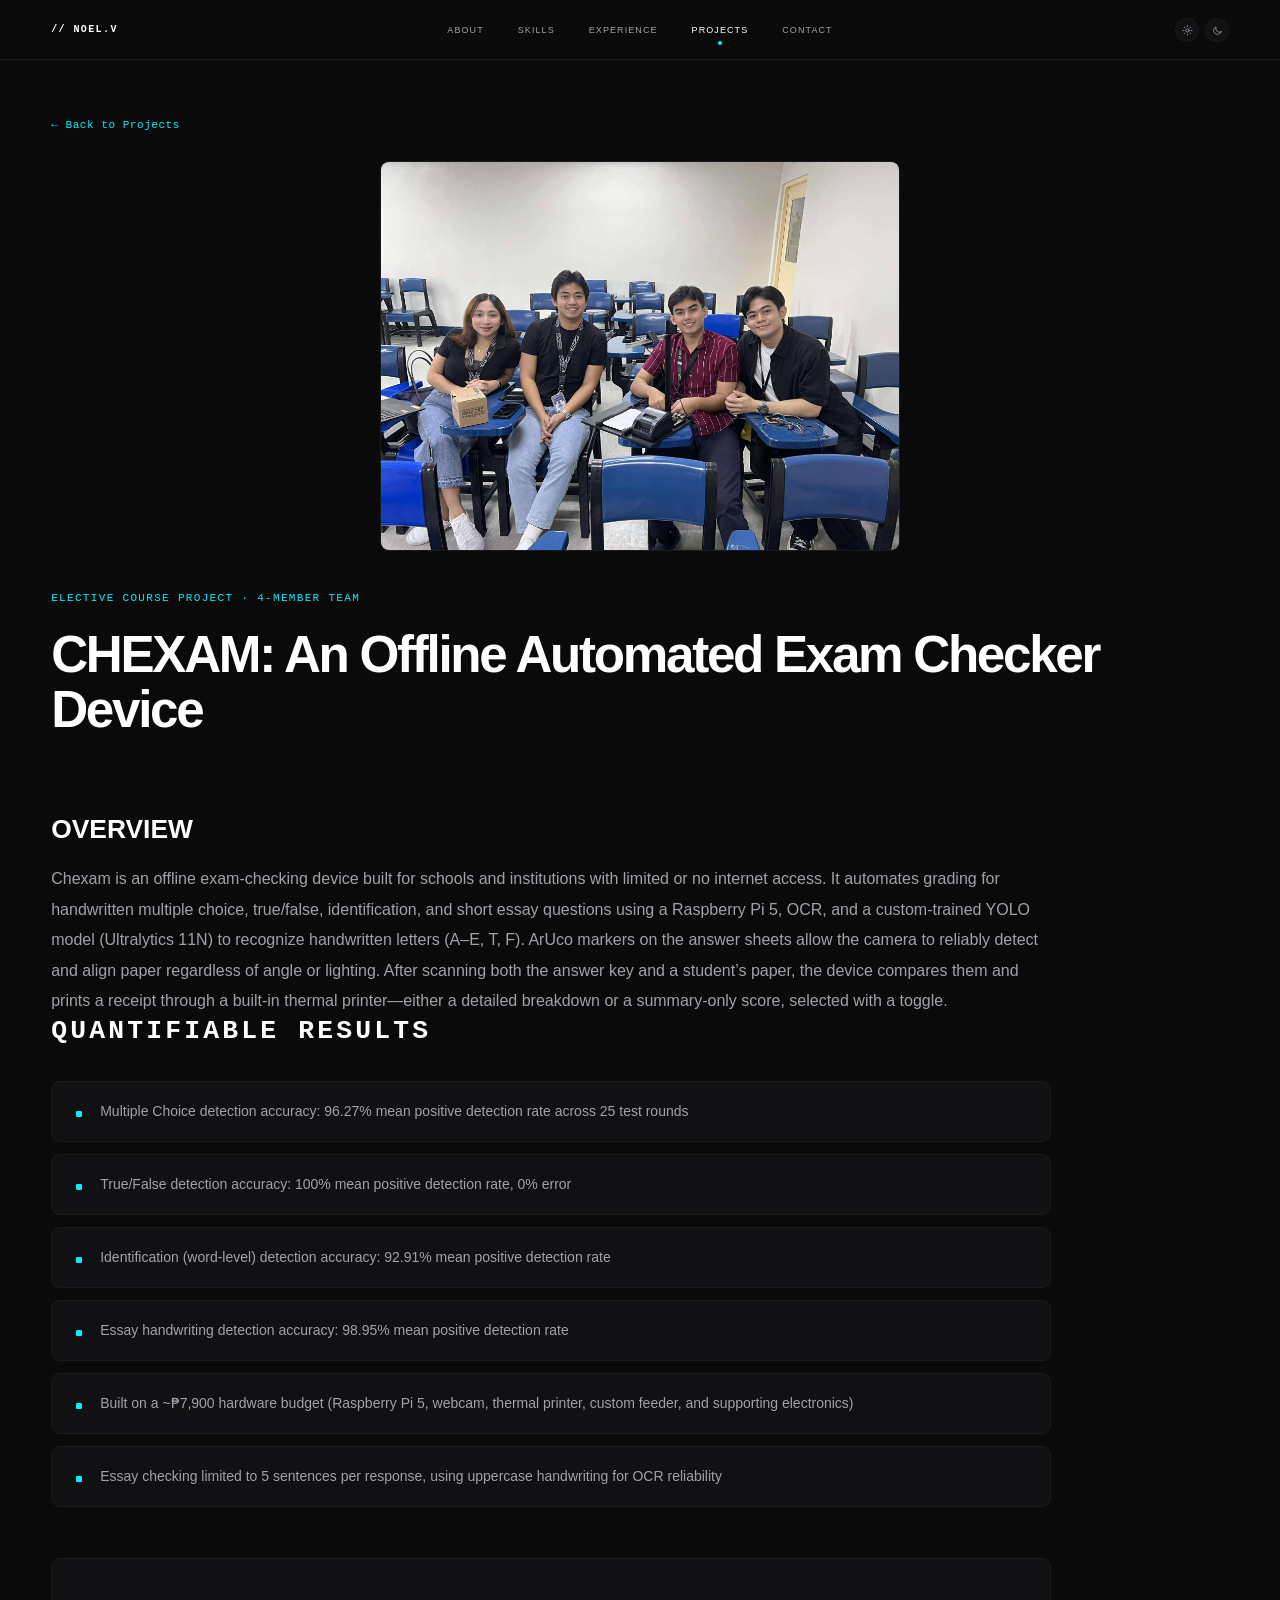
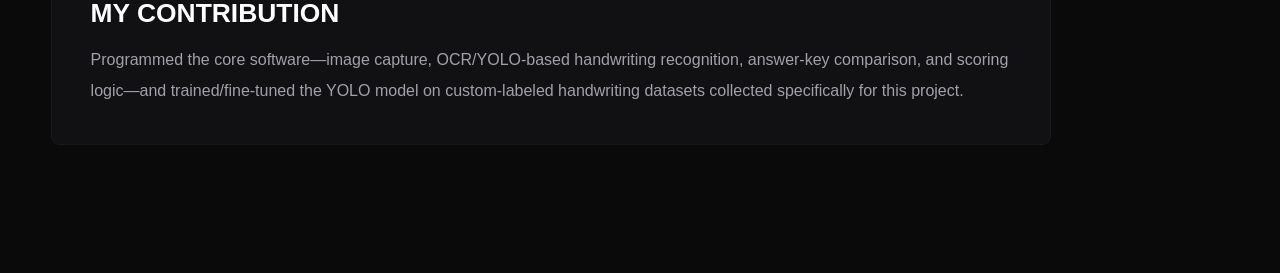
==== projects/chexam.html @ 8bf299a3 "Initial portfolio" ====
<!DOCTYPE html>
<html lang="en">
<head>
  <meta charset="UTF-8">
  <meta name="viewport" content="width=device-width, initial-scale=1.0">
  <meta name="description" content="CHEXAM undergraduate project details">
  <title>CHEXAM | Noel V.</title>
  <link rel="stylesheet" href="../style.css">
</head>
<body>
  <div class="site-shell">
    <!-- NAVIGATION -->
    <header class="topbar">
      <nav class="nav-wrap" aria-label="Primary navigation">
        <a class="logo" href="../index.html#home"><span>//</span> NOEL.V</a>
        <div class="nav-links">
          <a href="../index.html#about">About</a>
          <a href="../index.html#skills">Skills</a>
          <a href="../index.html#experience">Experience</a>
          <a class="active" href="../index.html#projects">Projects</a>
          <a href="../index.html#contact">Contact</a>
        </div>
        <div class="theme-controls" aria-label="Theme controls">
          <button class="icon-button" type="button" data-theme="light" aria-label="Use light theme"><svg viewBox="0 0 24 24"><circle cx="12" cy="12" r="3.5"/><path d="M12 2v2M12 20v2M4.93 4.93l1.42 1.42M17.65 17.65l1.42 1.42M2 12h2M20 12h2M4.93 19.07l1.42-1.42M17.65 6.35l1.42-1.42"/></svg></button>
          <button class="icon-button" type="button" data-theme="dark" aria-label="Use dark theme"><svg viewBox="0 0 24 24"><path d="M20 15.2A8.6 8.6 0 0 1 8.8 4a8.6 8.6 0 1 0 11.2 11.2Z"/></svg></button>
        </div>
      </nav>
    </header>

    <main>
      <article class="project-detail">
        <div class="detail-inner">
          <a class="detail-back" href="../index.html#projects">← Back to Projects</a>
          <div class="detail-media detail-media-chexam">
            <!-- Swappable asset: assets/projects/chexam-detail.jpg -->
            <img src="../assets/projects/chexam-detail.jpg" alt="Detailed view of the CHEXAM device" data-fallback="chexam-detail-placeholder">
            <div class="asset-placeholder" id="chexam-detail-placeholder" aria-hidden="true">
              <svg viewBox="0 0 24 24"><rect x="3" y="3" width="18" height="18" rx="2"/><circle cx="8.5" cy="8.5" r="1.5"/><path d="m4 18 5-5 3 3 2-2 6 6"/></svg>
              <span>Project Detail Photo</span>
            </div>
          </div>

          <p class="detail-kicker">Elective Course Project · 4-Member Team</p>
          <h1 class="detail-title">CHEXAM: An Offline Automated Exam Checker Device</h1>

          <div class="detail-description">
            <h2>Overview</h2>
            <p>Chexam is an offline exam-checking device built for schools and institutions with limited or no internet access. It automates grading for handwritten multiple choice, true/false, identification, and short essay questions using a Raspberry Pi 5, OCR, and a custom-trained YOLO model (Ultralytics 11N) to recognize handwritten letters (A–E, T, F). ArUco markers on the answer sheets allow the camera to reliably detect and align paper regardless of angle or lighting. After scanning both the answer key and a student’s paper, the device compares them and prints a receipt through a built-in thermal printer—either a detailed breakdown or a summary-only score, selected with a toggle.</p>

            <h2 class="detail-kicker">Quantifiable Results</h2>
            <ul class="metrics-list">
              <li>Multiple Choice detection accuracy: 96.27% mean positive detection rate across 25 test rounds</li>
              <li>True/False detection accuracy: 100% mean positive detection rate, 0% error</li>
              <li>Identification (word-level) detection accuracy: 92.91% mean positive detection rate</li>
              <li>Essay handwriting detection accuracy: 98.95% mean positive detection rate</li>
              <li>Built on a ~₱7,900 hardware budget (Raspberry Pi 5, webcam, thermal printer, custom feeder, and supporting electronics)</li>
              <li>Essay checking limited to 5 sentences per response, using uppercase handwriting for OCR reliability</li>
            </ul>

            <section class="contribution-panel">
              <h2>My Contribution</h2>
              <p>Programmed the core software—image capture, OCR/YOLO-based handwriting recognition, answer-key comparison, and scoring logic—and trained/fine-tuned the YOLO model on custom-labeled handwriting datasets collected specifically for this project.</p>
            </section>
          </div>
        </div>
      </article>
    </main>
  </div>
  <script src="../script.js"></script>
</body>
</html>
---- style.css ----
:root {
  --page-bg: #0a0a0b;
  --panel-bg: #111113;
  --panel-image: #18181c;
  --tag-bg: #1a1a1f;
  --accent: #00f0ff;
  --accent-soft: #0f2629;
  --heading: #ffffff;
  --body: #a1a1aa;
  --subtle: #71717a;
  --border: #1a1a1c;
  --award: #ffe000;
  --award-soft: #292407;
  --radius: 9px;
  --page-padding: clamp(32px, 4vw, 80px);
  --portrait-size: clamp(270px, 20vw, 380px);
  --font-sans: Inter, "Helvetica Neue", Arial, sans-serif;
  --font-mono: "SFMono-Regular", Consolas, "Liberation Mono", monospace;
}

* { box-sizing: border-box; }

html { scroll-behavior: smooth; }

body {
  margin: 0;
  background: var(--page-bg);
  color: var(--body);
  font-family: var(--font-sans);
  font-size: clamp(14px, .9vw, 18px);
  line-height: 1.75;
}

body.light-theme {
  --page-bg: #f4f4f4;
  --panel-bg: #ffffff;
  --panel-image: #e9e9ec;
  --tag-bg: #ededf0;
  --heading: #101014;
  --body: #55555e;
  --subtle: #777780;
  --border: #dddddf;
}

a { color: inherit; text-decoration: none; }
button, a { -webkit-tap-highlight-color: transparent; }
svg { display: block; fill: none; stroke: currentColor; stroke-linecap: round; stroke-linejoin: round; stroke-width: 1.7; }
.svg-sprite { position: absolute; width: 0; height: 0; overflow: hidden; }

.site-shell {
  width: 100%;
  min-height: 100vh;
  background: var(--page-bg);
  overflow: hidden;
}

.topbar {
  position: fixed;
  top: 0;
  left: 0;
  right: 0;
  z-index: 20;
  height: 60px;
  background: var(--page-bg);
  border-bottom: 1px solid var(--border);
}

.nav-wrap {
  width: 100%;
  height: 100%;
  margin: 0 auto;
  padding-inline: var(--page-padding);
  display: grid;
  grid-template-columns: 1fr auto 1fr;
  align-items: center;
}

.logo {
  color: var(--heading);
  font-family: var(--font-mono);
  font-size: 10px;
  font-weight: 700;
  letter-spacing: .14em;
}

.logo span { color: var(--heading); }

.nav-links { display: flex; align-items: center; gap: 34px; height: 100%; }
.nav-links a { position: relative; color: var(--body); font-size: clamp(9px, .55vw, 11px); line-height: 60px; letter-spacing: .12em; text-transform: uppercase; }
.nav-links a.active { color: var(--heading); }
.nav-links a.active::after { content: ""; position: absolute; left: 50%; bottom: 15px; width: 4px; height: 4px; border-radius: 50%; background: var(--accent); transform: translateX(-50%); }

.theme-controls { justify-self: end; display: flex; gap: 6px; }
.icon-button { width: 24px; height: 24px; display: grid; place-items: center; border: 1px solid var(--border); border-radius: 50%; background: var(--panel-bg); color: var(--body); cursor: pointer; }
.icon-button svg { width: 11px; height: 11px; }

main { padding-top: 60px; }

.hero {
  min-height: clamp(800px, 52vw, 1020px);
  padding: clamp(150px, 10vw, 210px) var(--page-padding) clamp(90px, 7vw, 140px);
  border-bottom: 1px solid var(--border);
}

.hero-content {
  width: 100%;
  margin: 0;
  display: grid;
  grid-template-columns: var(--portrait-size) minmax(0, 1fr);
  align-items: center;
  gap: clamp(32px, 4vw, 72px);
}

.portrait-wrap { position: relative; }
.portrait-frame { width: var(--portrait-size); height: auto; aspect-ratio: 2 / 3; background: #222225; }
.portrait-frame img { filter: grayscale(100%); }
.hello-note { position: absolute; z-index: 2; top: -32px; right: -60px; color: var(--heading); font-family: "Segoe Print", "Bradley Hand", cursive; font-size: 29px; line-height: 1; transform: rotate(-12deg); }

.asset-frame { position: relative; overflow: hidden; }
.asset-frame img { position: relative; z-index: 2; width: 100%; height: 100%; display: block; object-fit: cover; }
.asset-frame img.is-missing { display: none; }
.asset-placeholder { position: absolute; inset: 0; display: grid; place-content: center; justify-items: center; gap: 8px; color: #484850; background: var(--panel-image); font-size: 11px; }
.asset-placeholder svg { width: 30px; height: 30px; }
.portrait-placeholder { color: #6b6b72; background: linear-gradient(145deg, #29292c, #18181a); }
.portrait-placeholder svg { width: 72px; height: 72px; stroke-width: 1; }
.portrait-placeholder span { font-family: var(--font-mono); font-size: 10px; letter-spacing: .12em; text-transform: uppercase; }

.hero-copy { align-self: center; padding-top: 4px; }
.hero-copy h1 { margin: 0; color: var(--heading); font-size: clamp(3rem, 4.2vw, 5.25rem); font-weight: 400; letter-spacing: -.055em; line-height: 1.08; white-space: nowrap; }
.hero-copy p { margin: 7px 0 0; color: var(--body); font-size: clamp(1rem, 1.1vw, 1.25rem); line-height: 1.3; }
.hero-actions { width: 100%; margin: clamp(60px, 5vw, 100px) 0 0; display: flex; justify-content: flex-end; gap: 14px; }

.button { min-width: clamp(150px, 11vw, 200px); height: clamp(40px, 3.2vw, 52px); padding: 0 clamp(18px, 1.5vw, 28px); display: inline-flex; align-items: center; justify-content: center; border: 1px solid var(--accent); border-radius: 1px; font-family: var(--font-mono); font-size: clamp(9px, .58vw, 11px); font-weight: 700; letter-spacing: .1em; text-transform: uppercase; }
.button-primary { background: var(--accent); color: #031013; }
.button-outline { background: transparent; color: var(--body); }

.content-section {
  width: 100%;
  margin: 0 auto;
  padding: clamp(120px, 9vw, 180px) var(--page-padding) clamp(130px, 10vw, 200px);
  border-bottom: 1px solid var(--border);
  scroll-margin-top: 72px;
}

.section-heading { margin-bottom: clamp(52px, 4vw, 76px); }
.section-index { height: 11px; display: flex; align-items: center; gap: 13px; margin-bottom: 31px; color: var(--accent); }
.section-index span { width: 31px; height: 1px; background: var(--accent); }
.section-index b { font-family: var(--font-mono); font-size: 8px; font-weight: 500; letter-spacing: .22em; }
.section-heading h2 { margin: 0; color: var(--heading); font-size: clamp(2rem, 2.4vw, 3.25rem); line-height: 1.05; letter-spacing: -.035em; text-transform: uppercase; }
.heading-with-icon h2 { display: flex; align-items: center; gap: 12px; }
.heading-with-icon h2 svg { width: 22px; height: 22px; color: var(--accent); stroke-width: 1.4; }
.lead-copy { max-width: 790px; margin: 0; font-size: clamp(1rem, 1.05vw, 1.25rem); line-height: 1.95; }

.text-section { min-height: 540px; }
.text-section .section-heading { margin-bottom: 43px; }

#about { min-height: 410px; }
#summary { min-height: 500px; }

.skills-grid { display: grid; grid-template-columns: repeat(2, minmax(0, 1fr)); gap: 16px; }
.skill-card { min-height: 118px; padding: clamp(24px, 2vw, 36px); border: 1px solid var(--border); border-radius: var(--radius); background: var(--panel-bg); }
.skill-card-wide { grid-column: 1 / -1; min-height: 108px; }
.skill-card h3 { margin: 0 0 17px; display: flex; align-items: center; gap: 10px; color: var(--accent); font-family: var(--font-mono); font-size: clamp(12px, .7vw, 14px); letter-spacing: .09em; text-transform: uppercase; }
.skill-card h3 svg { width: 16px; height: 16px; stroke-width: 2; }
.tag-list { display: flex; flex-wrap: wrap; gap: 7px; }
.tag-list span { padding: 5px 10px; border-radius: 3px; background: var(--tag-bg); color: #d5d5da; font-family: var(--font-mono); font-size: clamp(10px, .6vw, 11px); line-height: 1.2; white-space: nowrap; }
body.light-theme .tag-list span { color: #44444b; }

.experience-card, .education-card, .credential-row, .contact-grid a { border: 1px solid var(--border); border-radius: var(--radius); background: var(--panel-bg); }
#experience { min-height: 780px; }
.experience-card { padding: 31px 34px 34px; }
.experience-top { display: flex; justify-content: space-between; gap: 20px; align-items: flex-start; padding-bottom: 23px; border-bottom: 1px solid var(--border); }
.experience-top h3, .education-card h3, .credential-row h3, .project-card h3 { margin: 0; color: var(--heading); font-size: 15px; line-height: 1.45; }
.experience-top p, .education-card p, .credential-row p { margin: 4px 0 0; color: var(--body); font-size: clamp(12px, .7vw, 14px); line-height: 1.6; }
.date-pill { padding: 5px 10px; background: var(--accent-soft); color: var(--accent); border-radius: 2px; font-family: var(--font-mono); font-size: 8px; white-space: nowrap; }
.experience-card ul { margin: 23px 0 0; padding: 0; list-style: none; }
.experience-card li { position: relative; margin: 0 0 16px; padding-left: 22px; color: var(--body); font-size: clamp(12px, .72vw, 14px); line-height: 1.75; }
.experience-card li:last-child { margin-bottom: 0; }
.experience-card li::before { content: ""; position: absolute; top: 8px; left: 0; width: 5px; height: 5px; border-radius: 1px; background: var(--accent); }

#projects { width: 100%; }
#projects .section-heading h2 { white-space: nowrap; font-size: clamp(1.9rem, 2.25vw, 3.1rem); }
.project-grid { display: grid; grid-template-columns: repeat(2, minmax(0, 1fr)); gap: 18px; }
.project-card { position: relative; display: block; overflow: hidden; border: 1px solid var(--border); border-radius: var(--radius); background: var(--panel-bg); color: inherit; cursor: pointer; transform-origin: center; transition: transform .25s ease, box-shadow .25s ease, border-color .25s ease; }
.project-card:hover, .project-card:focus-visible { z-index: 2; border-color: #26363a; transform: translateY(-6px) scale(1.03); box-shadow: 0 24px 55px rgba(0, 0, 0, .42); outline: none; }
.project-image { height: 320px; background: var(--panel-image); }
.project-image img { object-fit: contain; }
.project-body { min-height: 245px; padding: 27px 27px 25px; }
.project-tags { display: flex; flex-wrap: wrap; gap: 9px; margin-bottom: 17px; }
.project-tags span { padding: 5px 10px; border-radius: 3px; background: var(--tag-bg); color: var(--subtle); font-family: var(--font-mono); font-size: clamp(9px, .55vw, 11px); line-height: 1.2; }
.project-tags span:first-child { background: var(--accent-soft); color: var(--accent); }
.project-card h3 { min-height: 44px; font-size: 14px; }
.project-card p { margin: 13px 0 17px; color: var(--body); font-size: clamp(12px, .72vw, 14px); line-height: 1.85; }
.project-link { display: inline-flex; align-items: center; gap: 8px; color: var(--subtle); font-family: var(--font-mono); font-size: clamp(9px, .55vw, 11px); }
.project-link svg { width: 13px; height: 13px; }

.education-card { min-height: 144px; padding: 34px 38px; display: flex; align-items: center; gap: 31px; }
.round-icon { flex: 0 0 auto; width: 50px; height: 50px; display: grid; place-items: center; border-radius: 50%; background: var(--accent-soft); color: var(--accent); }
.round-icon svg { width: 22px; height: 22px; }
.year-pill { display: inline-block; margin-top: 8px; padding: 4px 12px; border-radius: 3px; background: var(--tag-bg); color: var(--subtle); font-family: var(--font-mono); font-size: 9px; line-height: 1.5; }

.credential-list { display: grid; gap: 15px; }
#training { min-height: 790px; }
.credential-row { min-height: 98px; padding: 21px 27px; display: flex; align-items: center; gap: 25px; }
.credential-row h3 { font-size: clamp(13px, .8vw, 15px); }
.credential-row p + p { margin-top: 6px; }
.credential-row .round-icon { width: 44px; height: 44px; }
.credential-row .round-icon svg { width: 19px; height: 19px; }
.awards-list .round-icon { color: var(--award); background: var(--award-soft); }

.contact-section { min-height: 700px; }
.contact-grid { display: grid; grid-template-columns: repeat(2, 1fr); gap: 15px; }
.contact-grid a { min-height: 94px; padding: 20px 24px; display: flex; align-items: center; gap: 20px; }
.contact-grid .round-icon { width: 42px; height: 42px; }
.contact-grid .round-icon svg { width: 18px; height: 18px; }
.contact-grid b { display: block; color: var(--heading); font-size: clamp(13px, .8vw, 15px); }
.contact-grid small { display: block; margin-top: 2px; color: var(--body); font-size: clamp(12px, .7vw, 14px); }
.contact-download { margin-top: 30px; }

/* PROJECT DETAIL PAGES */
.project-detail { min-height: 100vh; padding: clamp(40px, 4vw, 72px) var(--page-padding) clamp(120px, 10vw, 190px); }
.detail-inner { width: 100%; max-width: 1200px; margin: 0 auto; }
.detail-back { display: inline-flex; align-items: center; gap: 9px; margin-bottom: clamp(20px, 2vw, 32px); color: var(--accent); font-family: var(--font-mono); font-size: clamp(11px, .7vw, 14px); letter-spacing: .05em; }
.detail-media { position: relative; width: min(100%, 624px); height: min(43vh, 390px); margin: 0 auto; overflow: hidden; border: 1px solid var(--border); border-radius: var(--radius); background: var(--panel-image); }
.detail-media-tela { width: min(100%, 481px); height: auto; aspect-ratio: 493 / 400; }
.detail-media-chexam { width: min(100%, 520px); height: auto; aspect-ratio: 4 / 3; }
.detail-media img { position: relative; z-index: 2; width: 100%; height: 100%; display: block; object-fit: contain; }
.detail-media img.is-missing { display: none; }
.detail-media .asset-placeholder { font-family: var(--font-mono); letter-spacing: .05em; }
.detail-kicker { margin: clamp(28px, 3vw, 42px) 0 18px; color: var(--accent); font-family: var(--font-mono); font-size: clamp(11px, .7vw, 14px); letter-spacing: .12em; text-transform: uppercase; }
.detail-title { max-width: 1100px; margin: 0; color: var(--heading); font-size: clamp(2.5rem, 4vw, 4.75rem); line-height: 1.08; letter-spacing: -.045em; }
.detail-description { max-width: 1000px; margin-top: clamp(60px, 6vw, 96px); }
.detail-description h2 { margin: 0 0 20px; color: var(--heading); font-size: clamp(1.65rem, 2vw, 2.5rem); line-height: 1.15; text-transform: uppercase; }
.detail-description > p { margin: 0; color: var(--body); font-size: clamp(1rem, 1.05vw, 1.25rem); line-height: 1.9; }
.metrics-list { display: grid; gap: 12px; margin: 34px 0 0; padding: 0; list-style: none; }
.metrics-list li { position: relative; padding: 18px 22px 18px 48px; border: 1px solid var(--border); border-radius: var(--radius); background: var(--panel-bg); color: var(--body); font-size: clamp(14px, .9vw, 17px); line-height: 1.65; }
.metrics-list li::before { content: ""; position: absolute; top: 29px; left: 24px; width: 6px; height: 6px; border-radius: 1px; background: var(--accent); }
.contribution-panel { margin-top: clamp(42px, 4vw, 68px); padding: clamp(26px, 3vw, 44px); border: 1px solid var(--border); border-radius: var(--radius); background: var(--panel-bg); }
.contribution-panel h2 { margin-bottom: 17px; }
.contribution-panel p { margin: 0; color: var(--body); font-size: clamp(1rem, 1.05vw, 1.25rem); line-height: 1.9; }
.detail-section { margin-top: clamp(60px, 6vw, 96px); }
.detail-section h2 { margin: 0 0 20px; color: var(--heading); font-size: clamp(1.65rem, 2vw, 2.5rem); line-height: 1.15; text-transform: uppercase; }
.detail-section p { margin: 0; color: var(--body); font-size: clamp(1rem, 1.05vw, 1.25rem); line-height: 1.9; }
.detail-bullet-list { display: grid; gap: 18px; margin: 0; padding: 0; list-style: none; }
.detail-bullet-list li { position: relative; padding-left: 24px; color: var(--body); font-size: clamp(1rem, 1.05vw, 1.25rem); line-height: 1.9; }
.detail-bullet-list li::before { content: ""; position: absolute; top: .75em; left: 0; width: 6px; height: 6px; border-radius: 1px; background: var(--accent); }

@media (max-width: 850px) {
  :root { --page-padding: 40px; }
  .nav-links { gap: 20px; }
  .hero { padding-inline: 40px; }
  .hero-content { width: 100%; }
  .hero-copy h1 { font-size: clamp(36px, 6vw, 48px); }
}

@media (max-width: 680px) {
  body { font-size: 13px; }
  .topbar { height: auto; min-height: 58px; }
  main { padding-top: 96px; }
  .nav-wrap { grid-template-columns: 1fr auto; }
  .nav-links { grid-column: 1 / -1; grid-row: 2; width: 100%; justify-content: space-between; gap: 8px; order: 3; }
  .nav-links a { font-size: 7px; line-height: 38px; }
  .nav-links a.active::after { bottom: 5px; }
  .hero { min-height: 700px; padding: 95px 24px 65px; }
  .hero-content { grid-template-columns: 1fr; justify-items: center; gap: 35px; }
  .portrait-frame { width: 210px; height: 300px; }
  .hello-note { right: -40px; }
  .hero-copy { width: 100%; text-align: center; }
  .hero-copy h1 { font-size: clamp(34px, 12vw, 48px); white-space: normal; }
  .hero-actions { margin-top: 42px; justify-content: center; flex-wrap: wrap; }
  .content-section, #projects { width: 100%; padding: 90px 20px; scroll-margin-top: 108px; }
  .text-section { min-height: 460px; }
  #about, #summary, #experience, #training { min-height: 0; }
  .section-heading { margin-bottom: 40px; }
  .section-heading h2, #projects .section-heading h2 { font-size: clamp(26px, 8vw, 33px); white-space: normal; }
  .skills-grid, .project-grid, .contact-grid { grid-template-columns: 1fr; }
  .skill-card-wide { grid-column: auto; }
  .experience-top { flex-direction: column; }
  .project-image { height: 260px; }
  .education-card, .credential-row { align-items: flex-start; padding: 25px 22px; }
  .project-detail { padding: 70px 20px 100px; }
  .detail-media { width: 100%; height: min(40vh, 300px); }
}
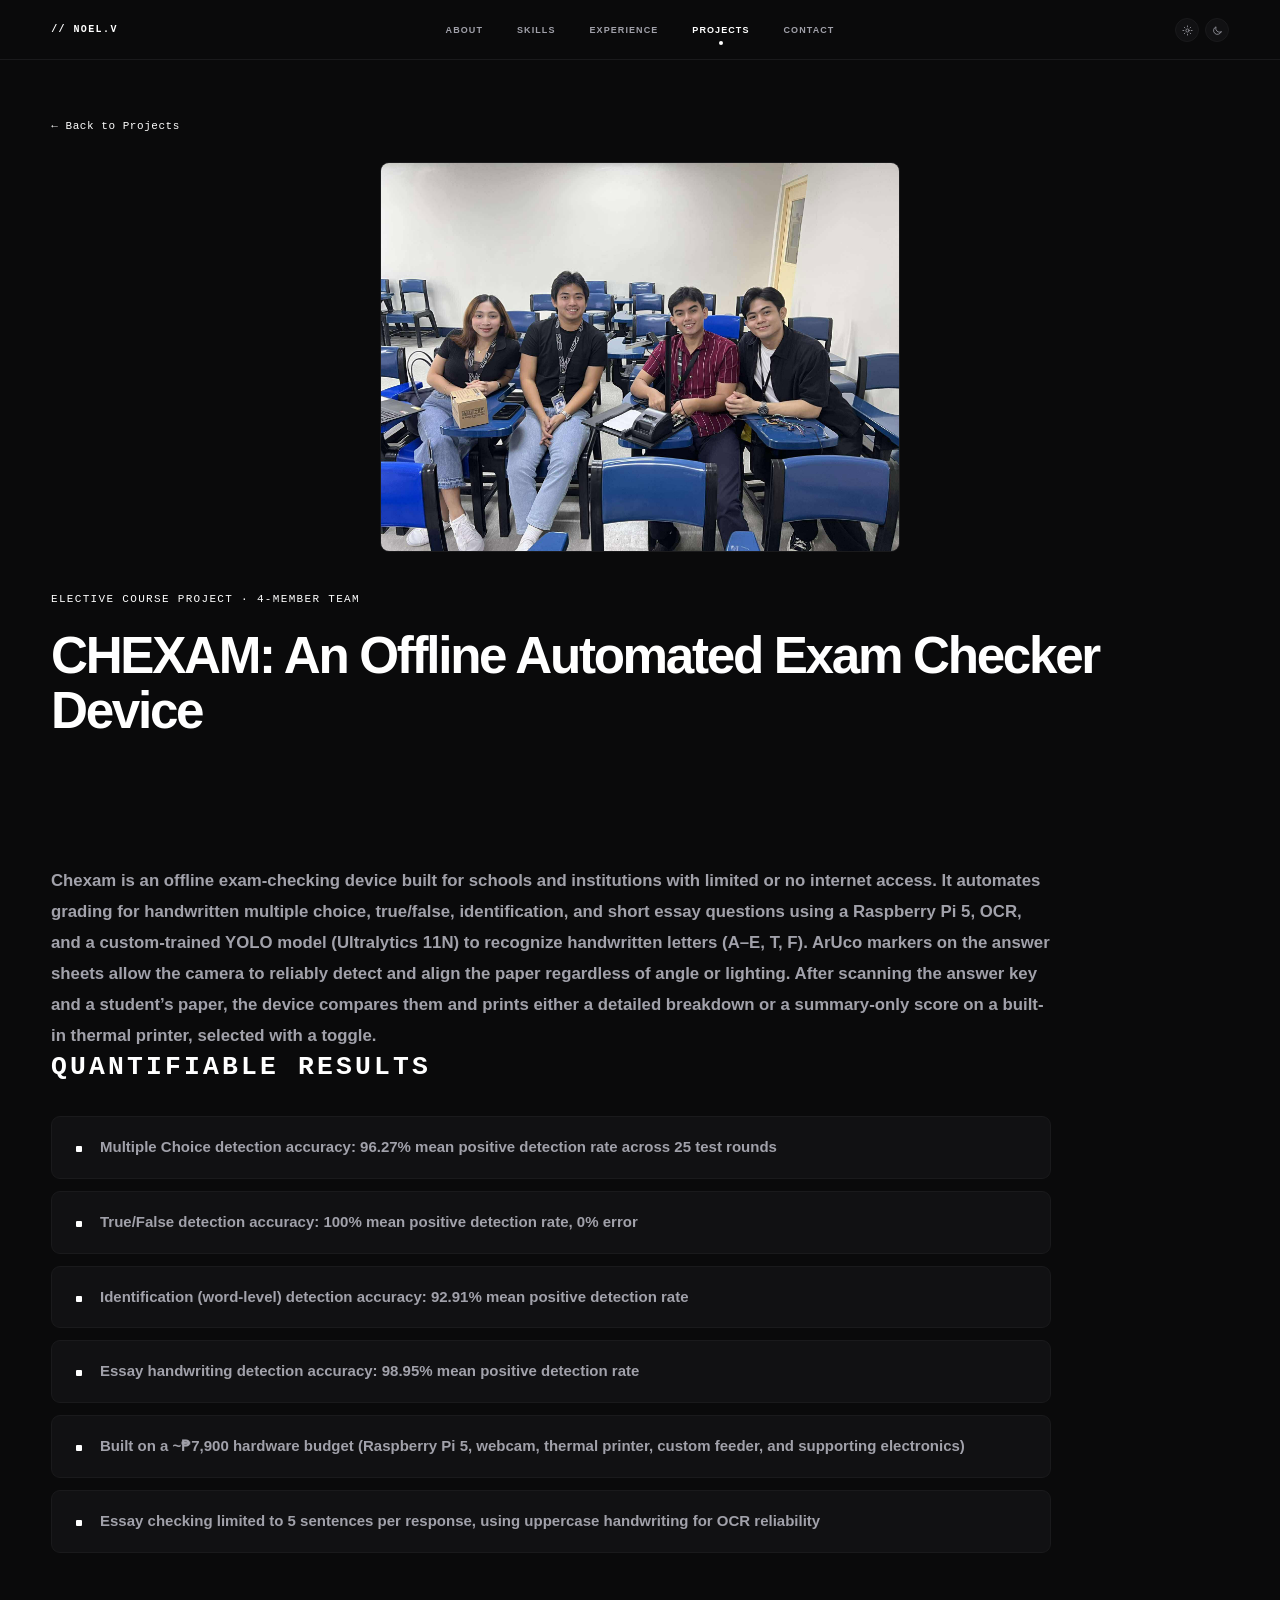
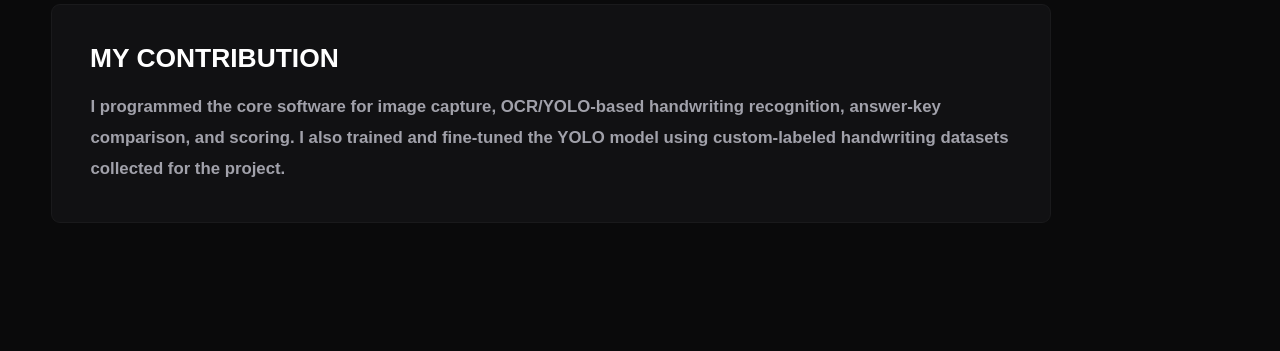
==== commit ce1986d8: "Update portfolio content and cleanup" ====
--- a/projects/chexam.html
+++ b/projects/chexam.html
@@ -9,7 +9,6 @@
 </head>
 <body>
   <div class="site-shell">
-    <!-- NAVIGATION -->
     <header class="topbar">
       <nav class="nav-wrap" aria-label="Primary navigation">
         <a class="logo" href="../index.html#home"><span>//</span> NOEL.V</a>
@@ -32,7 +31,6 @@
         <div class="detail-inner">
           <a class="detail-back" href="../index.html#projects">← Back to Projects</a>
           <div class="detail-media detail-media-chexam">
-            <!-- Swappable asset: assets/projects/chexam-detail.jpg -->
             <img src="../assets/projects/chexam-detail.jpg" alt="Detailed view of the CHEXAM device" data-fallback="chexam-detail-placeholder">
             <div class="asset-placeholder" id="chexam-detail-placeholder" aria-hidden="true">
               <svg viewBox="0 0 24 24"><rect x="3" y="3" width="18" height="18" rx="2"/><circle cx="8.5" cy="8.5" r="1.5"/><path d="m4 18 5-5 3 3 2-2 6 6"/></svg>
@@ -45,7 +43,7 @@
 
           <div class="detail-description">
             <h2>Overview</h2>
-            <p>Chexam is an offline exam-checking device built for schools and institutions with limited or no internet access. It automates grading for handwritten multiple choice, true/false, identification, and short essay questions using a Raspberry Pi 5, OCR, and a custom-trained YOLO model (Ultralytics 11N) to recognize handwritten letters (A–E, T, F). ArUco markers on the answer sheets allow the camera to reliably detect and align paper regardless of angle or lighting. After scanning both the answer key and a student’s paper, the device compares them and prints a receipt through a built-in thermal printer—either a detailed breakdown or a summary-only score, selected with a toggle.</p>
+            <p>Chexam is an offline exam-checking device built for schools and institutions with limited or no internet access. It automates grading for handwritten multiple choice, true/false, identification, and short essay questions using a Raspberry Pi 5, OCR, and a custom-trained YOLO model (Ultralytics 11N) to recognize handwritten letters (A–E, T, F). ArUco markers on the answer sheets allow the camera to reliably detect and align the paper regardless of angle or lighting. After scanning the answer key and a student’s paper, the device compares them and prints either a detailed breakdown or a summary-only score on a built-in thermal printer, selected with a toggle.</p>
 
             <h2 class="detail-kicker">Quantifiable Results</h2>
             <ul class="metrics-list">
@@ -59,7 +57,7 @@
 
             <section class="contribution-panel">
               <h2>My Contribution</h2>
-              <p>Programmed the core software—image capture, OCR/YOLO-based handwriting recognition, answer-key comparison, and scoring logic—and trained/fine-tuned the YOLO model on custom-labeled handwriting datasets collected specifically for this project.</p>
+              <p>I programmed the core software for image capture, OCR/YOLO-based handwriting recognition, answer-key comparison, and scoring. I also trained and fine-tuned the YOLO model using custom-labeled handwriting datasets collected for the project.</p>
             </section>
           </div>
         </div>
--- a/style.css
+++ b/style.css
@@ -3,14 +3,19 @@
   --panel-bg: #111113;
   --panel-image: #18181c;
   --tag-bg: #1a1a1f;
-  --accent: #00f0ff;
-  --accent-soft: #0f2629;
+  --accent: #ffffff;
+  --accent-soft: #586379;
   --heading: #ffffff;
   --body: #a1a1aa;
   --subtle: #71717a;
   --border: #1a1a1c;
   --award: #ffe000;
   --award-soft: #292407;
+  --grey-1: #d9d9d9;
+  --grey-2: #b5b5b5;
+  --grey-3: #8f8f8f;
+  --grey-4: #696969;
+  --grey-5: #454545;
   --radius: 9px;
   --page-padding: clamp(32px, 4vw, 80px);
   --portrait-size: clamp(270px, 20vw, 380px);
@@ -27,7 +32,8 @@
   background: var(--page-bg);
   color: var(--body);
   font-family: var(--font-sans);
-  font-size: clamp(14px, .9vw, 18px);
+  font-size: clamp(15px, 1vw, 19px);
+  font-weight: 500;
   line-height: 1.75;
 }
 
@@ -36,13 +42,21 @@
   --panel-bg: #ffffff;
   --panel-image: #e9e9ec;
   --tag-bg: #ededf0;
-  --heading: #101014;
-  --body: #55555e;
-  --subtle: #777780;
+  --accent: #2596be;
+  --heading: #2596be;
+  --body: #202024;
+  --subtle: #5b5b63;
   --border: #dddddf;
 }
 
 a { color: inherit; text-decoration: none; }
+a[href]:not(.project-card) { transition: transform .25s ease, box-shadow .25s ease, text-shadow .25s ease; }
+a[href]:not(.project-card):hover,
+a[href]:not(.project-card):focus-visible {
+  transform: translateY(-3px) scale(1.02);
+  box-shadow: 0 12px 24px rgba(0, 0, 0, .2);
+  text-shadow: 0 8px 16px rgba(0, 0, 0, .3);
+}
 button, a { -webkit-tap-highlight-color: transparent; }
 svg { display: block; fill: none; stroke: currentColor; stroke-linecap: round; stroke-linejoin: round; stroke-width: 1.7; }
 .svg-sprite { position: absolute; width: 0; height: 0; overflow: hidden; }
@@ -83,10 +97,23 @@
   letter-spacing: .14em;
 }
 
-.logo span { color: var(--heading); }
-
 .nav-links { display: flex; align-items: center; gap: 34px; height: 100%; }
-.nav-links a { position: relative; color: var(--body); font-size: clamp(9px, .55vw, 11px); line-height: 60px; letter-spacing: .12em; text-transform: uppercase; }
+.nav-links a { position: relative; color: var(--body); font-size: clamp(9px, .55vw, 11px); font-weight: 600; line-height: 60px; letter-spacing: .12em; text-transform: uppercase; }
+.nav-links a[href]:not(.project-card),
+a.logo[href]:not(.project-card),
+.detail-back[href]:not(.project-card) { transition: text-shadow .25s ease; }
+.nav-links a[href]:not(.project-card):hover,
+.nav-links a[href]:not(.project-card):focus-visible,
+a.logo[href]:not(.project-card):hover,
+a.logo[href]:not(.project-card):focus-visible,
+.detail-back[href]:not(.project-card):hover,
+.detail-back[href]:not(.project-card):focus-visible { transform: none; box-shadow: none; background: transparent; border-color: transparent; text-shadow: 0 2px 8px rgba(255, 255, 255, .18); }
+body.light-theme .nav-links a[href]:not(.project-card):hover,
+body.light-theme .nav-links a[href]:not(.project-card):focus-visible,
+body.light-theme a.logo[href]:not(.project-card):hover,
+body.light-theme a.logo[href]:not(.project-card):focus-visible,
+body.light-theme .detail-back[href]:not(.project-card):hover,
+body.light-theme .detail-back[href]:not(.project-card):focus-visible { text-shadow: 0 2px 8px rgba(0, 0, 0, .18); }
 .nav-links a.active { color: var(--heading); }
 .nav-links a.active::after { content: ""; position: absolute; left: 50%; bottom: 15px; width: 4px; height: 4px; border-radius: 50%; background: var(--accent); transform: translateX(-50%); }
 
@@ -111,10 +138,34 @@
   gap: clamp(32px, 4vw, 72px);
 }
 
-.portrait-wrap { position: relative; }
-.portrait-frame { width: var(--portrait-size); height: auto; aspect-ratio: 2 / 3; background: #222225; }
+.portrait-wrap { position: relative; isolation: isolate; }
+.portrait-depth { position: absolute; inset: 0; display: block; pointer-events: none; }
+.portrait-depth-one { z-index: -3; background: var(--grey-5); animation: portrait-depth-wave-one 3.8s ease-in-out infinite; }
+.portrait-depth-two { z-index: -2; background: var(--grey-4); animation: portrait-depth-wave-two 3.8s ease-in-out infinite; }
+.portrait-depth-three { z-index: -1; background: var(--grey-3); animation: portrait-depth-wave-three 3.8s ease-in-out infinite; }
+.portrait-frame { z-index: 1; width: var(--portrait-size); height: auto; aspect-ratio: 2 / 3; background: #222225; perspective: 900px; }
 .portrait-frame img { filter: grayscale(100%); }
+.portrait-frame .hero-photo { position: absolute; inset: 0; z-index: 2; width: 100%; height: 100%; backface-visibility: hidden; transform-origin: center; transition: opacity .65s ease, transform .75s cubic-bezier(.22, .61, .36, 1); }
+.hero-photo-dark { opacity: 1; transform: rotateY(0) scale(1); }
+.hero-photo-light { opacity: 0; transform: rotateY(-14deg) scale(.98); }
+body.light-theme .hero-photo-dark { opacity: 0; transform: rotateY(14deg) scale(.98); }
+body.light-theme .hero-photo-light { opacity: 1; filter: none; transform: rotateY(0) scale(1); }
 .hello-note { position: absolute; z-index: 2; top: -32px; right: -60px; color: var(--heading); font-family: "Segoe Print", "Bradley Hand", cursive; font-size: 29px; line-height: 1; transform: rotate(-12deg); }
+
+@keyframes portrait-depth-wave-one {
+  0%, 100% { transform: translate3d(10px, 10px, 0); }
+  50% { transform: translate3d(13px, 7px, 0); }
+}
+
+@keyframes portrait-depth-wave-two {
+  0%, 100% { transform: translate3d(7px, 7px, 0); }
+  50% { transform: translate3d(5px, 10px, 0); }
+}
+
+@keyframes portrait-depth-wave-three {
+  0%, 100% { transform: translate3d(4px, 4px, 0); }
+  50% { transform: translate3d(7px, 3px, 0); }
+}
 
 .asset-frame { position: relative; overflow: hidden; }
 .asset-frame img { position: relative; z-index: 2; width: 100%; height: 100%; display: block; object-fit: cover; }
@@ -126,8 +177,43 @@
 .portrait-placeholder span { font-family: var(--font-mono); font-size: 10px; letter-spacing: .12em; text-transform: uppercase; }
 
 .hero-copy { align-self: center; padding-top: 4px; }
-.hero-copy h1 { margin: 0; color: var(--heading); font-size: clamp(3rem, 4.2vw, 5.25rem); font-weight: 400; letter-spacing: -.055em; line-height: 1.08; white-space: nowrap; }
-.hero-copy p { margin: 7px 0 0; color: var(--body); font-size: clamp(1rem, 1.1vw, 1.25rem); line-height: 1.3; }
+.hero-copy h1 { margin: 0; color: var(--heading); font-size: clamp(3rem, 4.2vw, 5.25rem); font-weight: 400; letter-spacing: -.055em; line-height: 1.08; white-space: nowrap; animation: hero-heading-3d-flow 2.8s ease-in-out infinite; transform-origin: left center; }
+.hero-copy p { margin: clamp(14px, 1vw, 20px) 0 0; color: var(--body); font-size: clamp(1.05rem, 1.2vw, 1.35rem); font-weight: 600; line-height: 1.3; }
+.music-drawer { width: min(100%, 500px); margin-top: clamp(18px, 2vw, 28px); overflow: hidden; border: 1px solid var(--border); border-radius: 4px; background: var(--panel-bg); color: var(--body); }
+.music-toggle { width: 100%; min-height: 42px; padding: 11px 14px; display: flex; align-items: center; gap: 10px; border: 0; background: transparent; color: inherit; cursor: pointer; font-family: var(--font-mono); font-size: clamp(10px, .65vw, 12px); font-weight: 600; letter-spacing: .04em; text-align: left; }
+.music-toggle > span:first-child { color: var(--accent); font-size: 15px; line-height: 1; }
+.music-toggle-text { line-height: 1.45; }
+.music-panel { max-height: 0; overflow: hidden; opacity: 0; transform: translateY(-10px); transition: max-height .4s ease, opacity .3s ease, transform .4s ease, padding .4s ease; }
+.music-drawer.is-expanded { border-color: #303036; box-shadow: 0 18px 36px rgba(0, 0, 0, .2); }
+.music-drawer.is-expanded .music-panel { max-height: 320px; padding: 14px; opacity: 1; transform: none; }
+.music-now-playing { display: flex; align-items: center; justify-content: space-between; gap: 16px; }
+.music-eyebrow, .music-now-playing strong, .music-now-playing small { display: block; }
+.music-eyebrow { margin-bottom: 2px; color: var(--accent); font-family: var(--font-mono); font-size: 8px; letter-spacing: .12em; text-transform: uppercase; }
+.music-now-playing strong { color: var(--heading); font-size: 13px; line-height: 1.25; }
+.music-now-playing small { margin-top: 1px; color: var(--body); font-size: 11px; font-weight: 600; }
+.music-equalizer { height: 24px; display: flex; align-items: end; gap: 3px; }
+.music-equalizer span { width: 3px; height: var(--bar-height); border-radius: 1px; background: var(--body); }
+.music-equalizer span:nth-child(1) { --bar-height: 7px; }
+.music-equalizer span:nth-child(2) { --bar-height: 16px; }
+.music-equalizer span:nth-child(3) { --bar-height: 10px; }
+.music-equalizer span:nth-child(4) { --bar-height: 20px; }
+.music-equalizer span:nth-child(5) { --bar-height: 8px; }
+.music-drawer.is-playing .music-equalizer span { animation: music-equalizer .7s ease-in-out infinite alternate; }
+.music-drawer.is-playing .music-equalizer span:nth-child(2) { animation-delay: -.2s; }
+.music-drawer.is-playing .music-equalizer span:nth-child(3) { animation-delay: -.42s; }
+.music-drawer.is-playing .music-equalizer span:nth-child(4) { animation-delay: -.12s; }
+.music-drawer.is-playing .music-equalizer span:nth-child(5) { animation-delay: -.31s; }
+@keyframes music-equalizer { from { transform: scaleY(.42); } to { transform: scaleY(1); } }
+.music-controls { margin-top: 12px; display: flex; align-items: center; justify-content: space-between; gap: 10px; }
+.music-control, .music-collapse { min-height: 30px; border: 1px solid var(--border); border-radius: 3px; background: var(--tag-bg); color: var(--heading); cursor: pointer; font-family: var(--font-mono); font-size: 9px; letter-spacing: .08em; }
+.music-control { min-width: 72px; padding: 0 12px; }
+.music-control:disabled { cursor: wait; opacity: .65; }
+.music-collapse { width: 30px; padding: 0; color: var(--body); }
+.music-status { min-height: 16px; margin: 9px 0 7px; color: var(--subtle); font-size: 10px; font-weight: 600; line-height: 1.5; }
+.spotify-embed-shell { min-height: 80px; overflow: hidden; border-radius: 4px; }
+#spotify-embed iframe { display: block; width: 100%; border: 0; border-radius: 4px; }
+.music-fallback { display: inline-flex; margin-top: 8px; color: var(--accent); font-family: var(--font-mono); font-size: 9px; letter-spacing: .04em; }
+.music-drawer.has-error .spotify-embed-shell { display: none; }
 .hero-actions { width: 100%; margin: clamp(60px, 5vw, 100px) 0 0; display: flex; justify-content: flex-end; gap: 14px; }
 
 .button { min-width: clamp(150px, 11vw, 200px); height: clamp(40px, 3.2vw, 52px); padding: 0 clamp(18px, 1.5vw, 28px); display: inline-flex; align-items: center; justify-content: center; border: 1px solid var(--accent); border-radius: 1px; font-family: var(--font-mono); font-size: clamp(9px, .58vw, 11px); font-weight: 700; letter-spacing: .1em; text-transform: uppercase; }
@@ -149,7 +235,92 @@
 .section-heading h2 { margin: 0; color: var(--heading); font-size: clamp(2rem, 2.4vw, 3.25rem); line-height: 1.05; letter-spacing: -.035em; text-transform: uppercase; }
 .heading-with-icon h2 { display: flex; align-items: center; gap: 12px; }
 .heading-with-icon h2 svg { width: 22px; height: 22px; color: var(--accent); stroke-width: 1.4; }
-.lead-copy { max-width: 790px; margin: 0; font-size: clamp(1rem, 1.05vw, 1.25rem); line-height: 1.95; }
+
+@keyframes hero-heading-3d-flow {
+  0%,
+  100% {
+    transform: translate3d(0, 0, 0);
+    text-shadow:
+      1px 1px 0 var(--grey-1),
+      2px 2px 0 var(--grey-2),
+      3px 3px 0 var(--grey-3),
+      4px 4px 0 var(--grey-4);
+  }
+  34% {
+    transform: translate3d(.018em, -.035em, 0);
+    text-shadow:
+      1px 2px 0 var(--grey-1),
+      3px 4px 0 var(--grey-2),
+      5px 6px 0 var(--grey-3),
+      7px 8px 0 var(--grey-4),
+      9px 10px 0 var(--grey-5);
+  }
+  68% {
+    transform: translate3d(-.012em, .018em, 0);
+    text-shadow:
+      1px 1px 0 var(--grey-1),
+      2px 3px 0 var(--grey-2),
+      4px 5px 0 var(--grey-3),
+      5px 6px 0 var(--grey-4);
+  }
+}
+
+/* Hidden only after JavaScript initializes the reveal. */
+.content-reveal {
+  opacity: 0;
+  transform: translateY(16px);
+  will-change: transform, opacity;
+}
+
+.content-reveal.is-revealed {
+  animation: content-reveal .65s cubic-bezier(.22, .8, .24, 1) var(--reveal-delay, 140ms) both;
+}
+
+.project-card.content-reveal.is-revealed:hover,
+.project-card.content-reveal.is-revealed:focus-visible {
+  transform: translateY(-6px) scale(1.03);
+}
+
+@keyframes content-reveal {
+  from { opacity: 0; transform: translateY(16px); }
+  to { opacity: 1; transform: none; }
+}
+
+@media (prefers-reduced-motion: reduce) {
+  .hero-copy h1,
+  .content-reveal,
+  .content-reveal.is-revealed {
+    animation: none;
+    opacity: 1;
+    transform: none;
+  }
+
+  .portrait-depth {
+    animation: none;
+  }
+
+  .portrait-frame .hero-photo {
+    transition: none;
+  }
+
+  .music-panel,
+  .music-drawer.is-expanded .music-panel {
+    transition: none;
+    transform: none;
+  }
+
+  .music-drawer.is-playing .music-equalizer span {
+    animation: none;
+  }
+
+  a[href]:not(.project-card),
+  a[href]:not(.project-card):hover,
+  a[href]:not(.project-card):focus-visible {
+    transition: none;
+    transform: none;
+  }
+}
+.lead-copy { max-width: 790px; margin: 0; font-size: clamp(1.05rem, 1.15vw, 1.35rem); font-weight: 600; line-height: 1.9; }
 
 .text-section { min-height: 540px; }
 .text-section .section-heading { margin-bottom: 43px; }
@@ -163,22 +334,21 @@
 .skill-card h3 { margin: 0 0 17px; display: flex; align-items: center; gap: 10px; color: var(--accent); font-family: var(--font-mono); font-size: clamp(12px, .7vw, 14px); letter-spacing: .09em; text-transform: uppercase; }
 .skill-card h3 svg { width: 16px; height: 16px; stroke-width: 2; }
 .tag-list { display: flex; flex-wrap: wrap; gap: 7px; }
-.tag-list span { padding: 5px 10px; border-radius: 3px; background: var(--tag-bg); color: #d5d5da; font-family: var(--font-mono); font-size: clamp(10px, .6vw, 11px); line-height: 1.2; white-space: nowrap; }
-body.light-theme .tag-list span { color: #44444b; }
+.tag-list span { padding: 5px 10px; border-radius: 3px; background: var(--tag-bg); color: #d5d5da; font-family: var(--font-mono); font-size: clamp(11px, .65vw, 12px); font-weight: 600; line-height: 1.2; white-space: nowrap; }
+body.light-theme .tag-list span { color: #202024; }
 
 .experience-card, .education-card, .credential-row, .contact-grid a { border: 1px solid var(--border); border-radius: var(--radius); background: var(--panel-bg); }
 #experience { min-height: 780px; }
 .experience-card { padding: 31px 34px 34px; }
 .experience-top { display: flex; justify-content: space-between; gap: 20px; align-items: flex-start; padding-bottom: 23px; border-bottom: 1px solid var(--border); }
 .experience-top h3, .education-card h3, .credential-row h3, .project-card h3 { margin: 0; color: var(--heading); font-size: 15px; line-height: 1.45; }
-.experience-top p, .education-card p, .credential-row p { margin: 4px 0 0; color: var(--body); font-size: clamp(12px, .7vw, 14px); line-height: 1.6; }
+.experience-top p, .education-card p, .credential-row p { margin: 4px 0 0; color: var(--body); font-size: clamp(13px, .8vw, 15px); font-weight: 600; line-height: 1.6; }
 .date-pill { padding: 5px 10px; background: var(--accent-soft); color: var(--accent); border-radius: 2px; font-family: var(--font-mono); font-size: 8px; white-space: nowrap; }
 .experience-card ul { margin: 23px 0 0; padding: 0; list-style: none; }
-.experience-card li { position: relative; margin: 0 0 16px; padding-left: 22px; color: var(--body); font-size: clamp(12px, .72vw, 14px); line-height: 1.75; }
+.experience-card li { position: relative; margin: 0 0 16px; padding-left: 22px; color: var(--body); font-size: clamp(13px, .8vw, 15px); font-weight: 600; line-height: 1.75; }
 .experience-card li:last-child { margin-bottom: 0; }
 .experience-card li::before { content: ""; position: absolute; top: 8px; left: 0; width: 5px; height: 5px; border-radius: 1px; background: var(--accent); }
 
-#projects { width: 100%; }
 #projects .section-heading h2 { white-space: nowrap; font-size: clamp(1.9rem, 2.25vw, 3.1rem); }
 .project-grid { display: grid; grid-template-columns: repeat(2, minmax(0, 1fr)); gap: 18px; }
 .project-card { position: relative; display: block; overflow: hidden; border: 1px solid var(--border); border-radius: var(--radius); background: var(--panel-bg); color: inherit; cursor: pointer; transform-origin: center; transition: transform .25s ease, box-shadow .25s ease, border-color .25s ease; }
@@ -187,17 +357,17 @@
 .project-image img { object-fit: contain; }
 .project-body { min-height: 245px; padding: 27px 27px 25px; }
 .project-tags { display: flex; flex-wrap: wrap; gap: 9px; margin-bottom: 17px; }
-.project-tags span { padding: 5px 10px; border-radius: 3px; background: var(--tag-bg); color: var(--subtle); font-family: var(--font-mono); font-size: clamp(9px, .55vw, 11px); line-height: 1.2; }
+.project-tags span { padding: 5px 10px; border-radius: 3px; background: var(--tag-bg); color: var(--subtle); font-family: var(--font-mono); font-size: clamp(10px, .6vw, 12px); font-weight: 600; line-height: 1.2; }
 .project-tags span:first-child { background: var(--accent-soft); color: var(--accent); }
 .project-card h3 { min-height: 44px; font-size: 14px; }
-.project-card p { margin: 13px 0 17px; color: var(--body); font-size: clamp(12px, .72vw, 14px); line-height: 1.85; }
-.project-link { display: inline-flex; align-items: center; gap: 8px; color: var(--subtle); font-family: var(--font-mono); font-size: clamp(9px, .55vw, 11px); }
+.project-card p { margin: 13px 0 17px; color: var(--body); font-size: clamp(13px, .8vw, 15px); font-weight: 600; line-height: 1.8; }
+.project-link { display: inline-flex; align-items: center; gap: 8px; color: var(--subtle); font-family: var(--font-mono); font-size: clamp(10px, .6vw, 12px); font-weight: 600; }
 .project-link svg { width: 13px; height: 13px; }
 
 .education-card { min-height: 144px; padding: 34px 38px; display: flex; align-items: center; gap: 31px; }
 .round-icon { flex: 0 0 auto; width: 50px; height: 50px; display: grid; place-items: center; border-radius: 50%; background: var(--accent-soft); color: var(--accent); }
 .round-icon svg { width: 22px; height: 22px; }
-.year-pill { display: inline-block; margin-top: 8px; padding: 4px 12px; border-radius: 3px; background: var(--tag-bg); color: var(--subtle); font-family: var(--font-mono); font-size: 9px; line-height: 1.5; }
+.year-pill { display: inline-block; margin-top: 8px; padding: 4px 12px; border-radius: 3px; background: var(--tag-bg); color: var(--subtle); font-family: var(--font-mono); font-size: 10px; font-weight: 600; line-height: 1.5; }
 
 .credential-list { display: grid; gap: 15px; }
 #training { min-height: 790px; }
@@ -214,10 +384,10 @@
 .contact-grid .round-icon { width: 42px; height: 42px; }
 .contact-grid .round-icon svg { width: 18px; height: 18px; }
 .contact-grid b { display: block; color: var(--heading); font-size: clamp(13px, .8vw, 15px); }
-.contact-grid small { display: block; margin-top: 2px; color: var(--body); font-size: clamp(12px, .7vw, 14px); }
+.contact-grid small { display: block; margin-top: 2px; color: var(--body); font-size: clamp(13px, .8vw, 15px); font-weight: 600; }
 .contact-download { margin-top: 30px; }
 
-/* PROJECT DETAIL PAGES */
+/* Project details */
 .project-detail { min-height: 100vh; padding: clamp(40px, 4vw, 72px) var(--page-padding) clamp(120px, 10vw, 190px); }
 .detail-inner { width: 100%; max-width: 1200px; margin: 0 auto; }
 .detail-back { display: inline-flex; align-items: center; gap: 9px; margin-bottom: clamp(20px, 2vw, 32px); color: var(--accent); font-family: var(--font-mono); font-size: clamp(11px, .7vw, 14px); letter-spacing: .05em; }
@@ -231,25 +401,23 @@
 .detail-title { max-width: 1100px; margin: 0; color: var(--heading); font-size: clamp(2.5rem, 4vw, 4.75rem); line-height: 1.08; letter-spacing: -.045em; }
 .detail-description { max-width: 1000px; margin-top: clamp(60px, 6vw, 96px); }
 .detail-description h2 { margin: 0 0 20px; color: var(--heading); font-size: clamp(1.65rem, 2vw, 2.5rem); line-height: 1.15; text-transform: uppercase; }
-.detail-description > p { margin: 0; color: var(--body); font-size: clamp(1rem, 1.05vw, 1.25rem); line-height: 1.9; }
+.detail-description > p { margin: 0; color: var(--body); font-size: clamp(1.05rem, 1.15vw, 1.35rem); font-weight: 600; line-height: 1.85; }
 .metrics-list { display: grid; gap: 12px; margin: 34px 0 0; padding: 0; list-style: none; }
-.metrics-list li { position: relative; padding: 18px 22px 18px 48px; border: 1px solid var(--border); border-radius: var(--radius); background: var(--panel-bg); color: var(--body); font-size: clamp(14px, .9vw, 17px); line-height: 1.65; }
+.metrics-list li { position: relative; padding: 18px 22px 18px 48px; border: 1px solid var(--border); border-radius: var(--radius); background: var(--panel-bg); color: var(--body); font-size: clamp(15px, 1vw, 18px); font-weight: 600; line-height: 1.65; }
 .metrics-list li::before { content: ""; position: absolute; top: 29px; left: 24px; width: 6px; height: 6px; border-radius: 1px; background: var(--accent); }
 .contribution-panel { margin-top: clamp(42px, 4vw, 68px); padding: clamp(26px, 3vw, 44px); border: 1px solid var(--border); border-radius: var(--radius); background: var(--panel-bg); }
 .contribution-panel h2 { margin-bottom: 17px; }
-.contribution-panel p { margin: 0; color: var(--body); font-size: clamp(1rem, 1.05vw, 1.25rem); line-height: 1.9; }
+.contribution-panel p { margin: 0; color: var(--body); font-size: clamp(1.05rem, 1.15vw, 1.35rem); font-weight: 600; line-height: 1.85; }
 .detail-section { margin-top: clamp(60px, 6vw, 96px); }
 .detail-section h2 { margin: 0 0 20px; color: var(--heading); font-size: clamp(1.65rem, 2vw, 2.5rem); line-height: 1.15; text-transform: uppercase; }
-.detail-section p { margin: 0; color: var(--body); font-size: clamp(1rem, 1.05vw, 1.25rem); line-height: 1.9; }
+.detail-section p { margin: 0; color: var(--body); font-size: clamp(1.05rem, 1.15vw, 1.35rem); font-weight: 600; line-height: 1.85; }
 .detail-bullet-list { display: grid; gap: 18px; margin: 0; padding: 0; list-style: none; }
-.detail-bullet-list li { position: relative; padding-left: 24px; color: var(--body); font-size: clamp(1rem, 1.05vw, 1.25rem); line-height: 1.9; }
+.detail-bullet-list li { position: relative; padding-left: 24px; color: var(--body); font-size: clamp(1.05rem, 1.15vw, 1.35rem); font-weight: 600; line-height: 1.85; }
 .detail-bullet-list li::before { content: ""; position: absolute; top: .75em; left: 0; width: 6px; height: 6px; border-radius: 1px; background: var(--accent); }
 
 @media (max-width: 850px) {
   :root { --page-padding: 40px; }
   .nav-links { gap: 20px; }
-  .hero { padding-inline: 40px; }
-  .hero-content { width: 100%; }
   .hero-copy h1 { font-size: clamp(36px, 6vw, 48px); }
 }
 
@@ -267,8 +435,10 @@
   .hello-note { right: -40px; }
   .hero-copy { width: 100%; text-align: center; }
   .hero-copy h1 { font-size: clamp(34px, 12vw, 48px); white-space: normal; }
+  .music-drawer { margin-inline: auto; text-align: left; }
+  .music-drawer.is-expanded .music-panel { max-height: 360px; }
   .hero-actions { margin-top: 42px; justify-content: center; flex-wrap: wrap; }
-  .content-section, #projects { width: 100%; padding: 90px 20px; scroll-margin-top: 108px; }
+  .content-section { width: 100%; padding: 90px 20px; scroll-margin-top: 108px; }
   .text-section { min-height: 460px; }
   #about, #summary, #experience, #training { min-height: 0; }
   .section-heading { margin-bottom: 40px; }
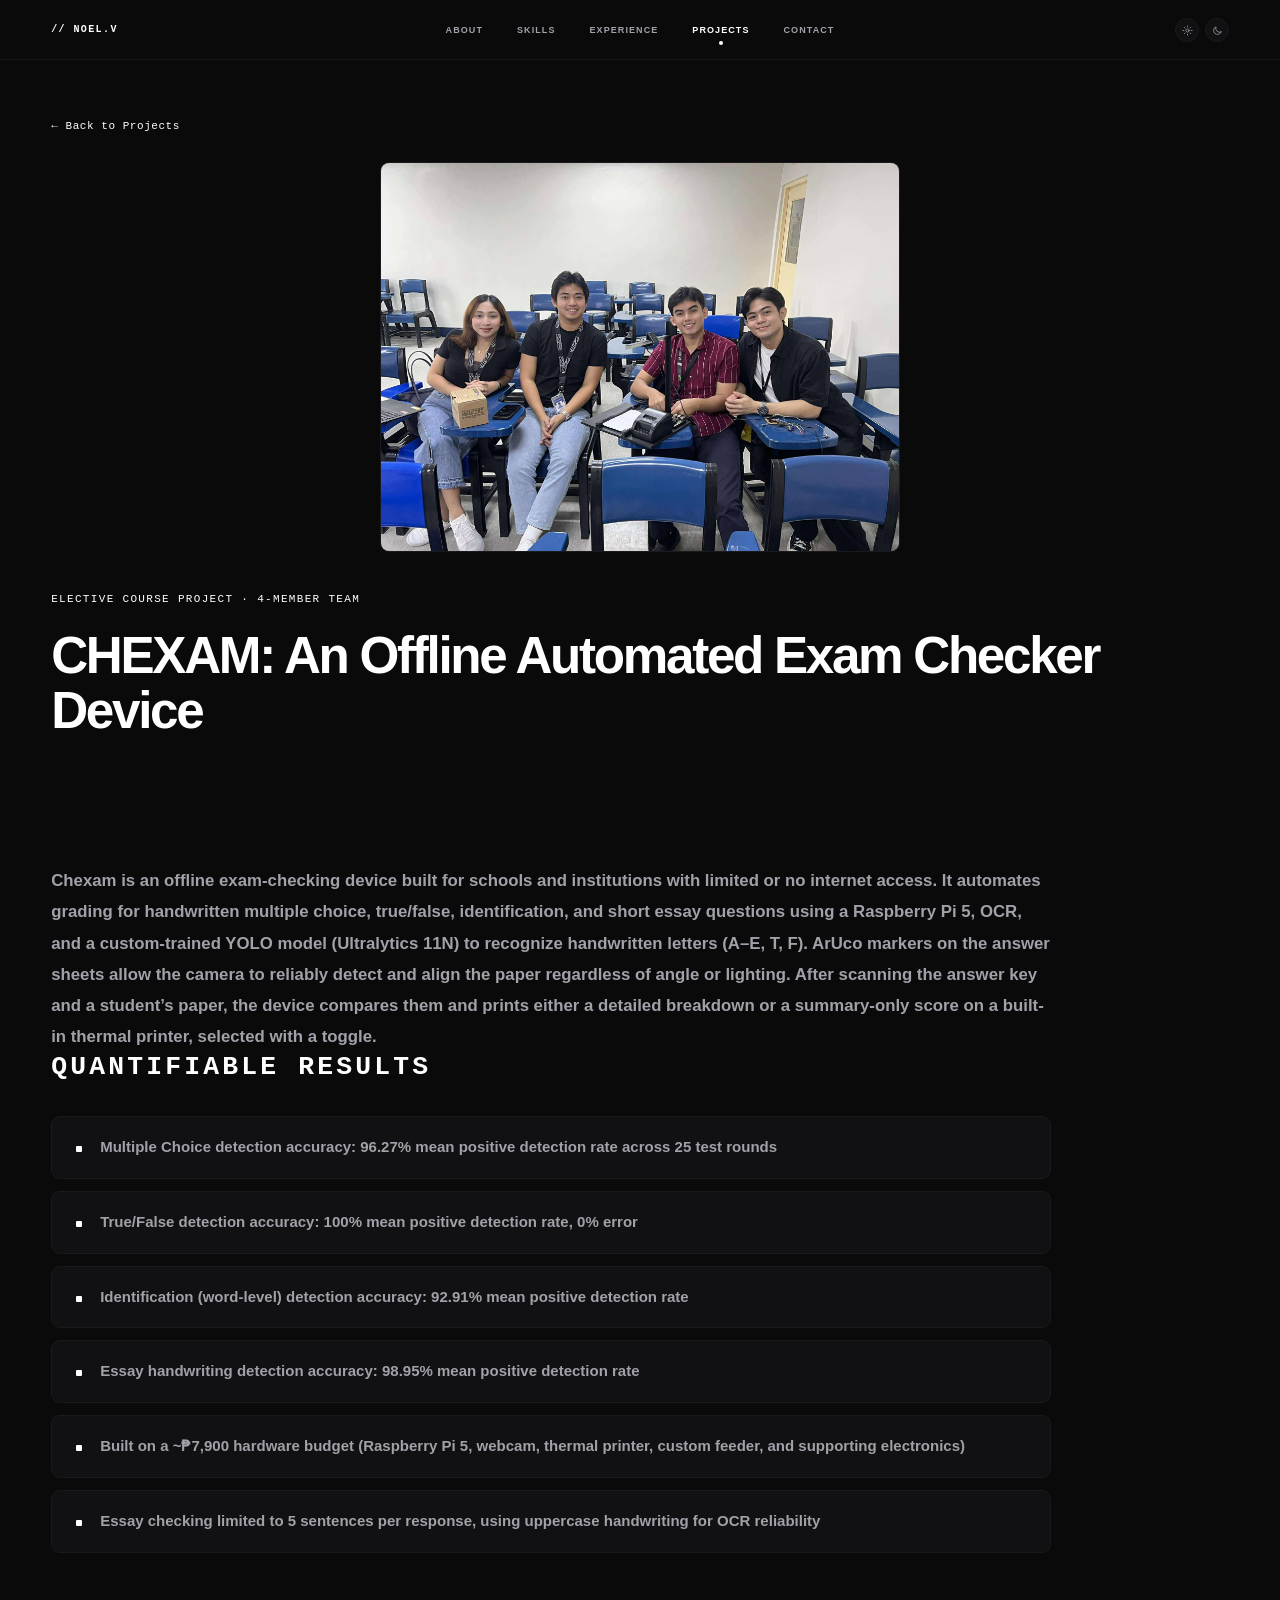
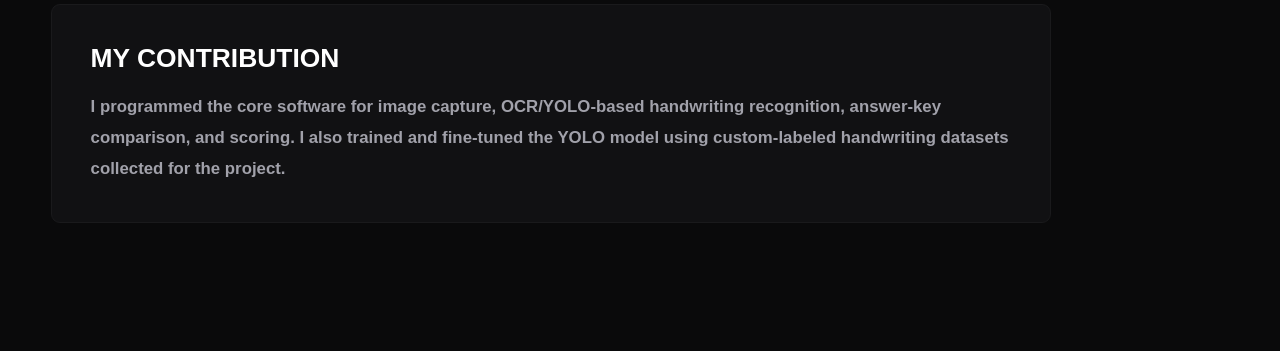
==== commit 414d53cc: "Final portfolio cleanup and polish" ====
--- a/projects/chexam.html
+++ b/projects/chexam.html
@@ -31,7 +31,7 @@
         <div class="detail-inner">
           <a class="detail-back" href="../index.html#projects">← Back to Projects</a>
           <div class="detail-media detail-media-chexam">
-            <img src="../assets/projects/chexam-detail.jpg" alt="Detailed view of the CHEXAM device" data-fallback="chexam-detail-placeholder">
+            <img src="../assets/projects/chexam-detail.jpg" alt="Detailed view of the CHEXAM device" width="2048" height="1536" data-fallback="chexam-detail-placeholder">
             <div class="asset-placeholder" id="chexam-detail-placeholder" aria-hidden="true">
               <svg viewBox="0 0 24 24"><rect x="3" y="3" width="18" height="18" rx="2"/><circle cx="8.5" cy="8.5" r="1.5"/><path d="m4 18 5-5 3 3 2-2 6 6"/></svg>
               <span>Project Detail Photo</span>
--- a/style.css
+++ b/style.css
@@ -143,13 +143,15 @@
 .portrait-depth-one { z-index: -3; background: var(--grey-5); animation: portrait-depth-wave-one 3.8s ease-in-out infinite; }
 .portrait-depth-two { z-index: -2; background: var(--grey-4); animation: portrait-depth-wave-two 3.8s ease-in-out infinite; }
 .portrait-depth-three { z-index: -1; background: var(--grey-3); animation: portrait-depth-wave-three 3.8s ease-in-out infinite; }
-.portrait-frame { z-index: 1; width: var(--portrait-size); height: auto; aspect-ratio: 2 / 3; background: #222225; perspective: 900px; }
+.portrait-frame { z-index: 1; width: var(--portrait-size); height: auto; aspect-ratio: 2 / 3; background: #222225; cursor: pointer; perspective: 900px; }
+.portrait-frame:focus-visible { outline: 2px solid var(--accent); outline-offset: 5px; }
 .portrait-frame img { filter: grayscale(100%); }
 .portrait-frame .hero-photo { position: absolute; inset: 0; z-index: 2; width: 100%; height: 100%; backface-visibility: hidden; transform-origin: center; transition: opacity .65s ease, transform .75s cubic-bezier(.22, .61, .36, 1); }
 .hero-photo-dark { opacity: 1; transform: rotateY(0) scale(1); }
 .hero-photo-light { opacity: 0; transform: rotateY(-14deg) scale(.98); }
 body.light-theme .hero-photo-dark { opacity: 0; transform: rotateY(14deg) scale(.98); }
 body.light-theme .hero-photo-light { opacity: 1; filter: none; transform: rotateY(0) scale(1); }
+html.theme-transition .portrait-frame .hero-photo { transition: none; }
 .hello-note { position: absolute; z-index: 2; top: -32px; right: -60px; color: var(--heading); font-family: "Segoe Print", "Bradley Hand", cursive; font-size: 29px; line-height: 1; transform: rotate(-12deg); }
 
 @keyframes portrait-depth-wave-one {
@@ -265,20 +267,48 @@
   }
 }
 
+@supports (view-transition-name: none) {
+  html.theme-transition::view-transition-old(root) {
+    animation: theme-previous-view 720ms cubic-bezier(.45, 0, .2, 1) both;
+  }
+
+  html.theme-transition::view-transition-new(root) {
+    animation: theme-diagonal-reveal 720ms cubic-bezier(.45, 0, .2, 1) both;
+    mix-blend-mode: normal;
+  }
+}
+
+@keyframes theme-previous-view {
+  from { opacity: 1; }
+  to { opacity: .9; }
+}
+
+@keyframes theme-diagonal-reveal {
+  0% {
+    clip-path: polygon(0 0, 0 0, 0 0, 0 0);
+    filter: blur(2px);
+    opacity: .78;
+  }
+  22% {
+    clip-path: polygon(0 0, 42% 0, 0 42%, 0 0);
+    filter: blur(1px);
+    opacity: .92;
+  }
+  100% {
+    clip-path: polygon(0 0, 150% 0, 100% 150%, 0 100%);
+    filter: none;
+    opacity: 1;
+  }
+}
+
 /* Hidden only after JavaScript initializes the reveal. */
 .content-reveal {
   opacity: 0;
   transform: translateY(16px);
-  will-change: transform, opacity;
 }
 
 .content-reveal.is-revealed {
   animation: content-reveal .65s cubic-bezier(.22, .8, .24, 1) var(--reveal-delay, 140ms) both;
-}
-
-.project-card.content-reveal.is-revealed:hover,
-.project-card.content-reveal.is-revealed:focus-visible {
-  transform: translateY(-6px) scale(1.03);
 }
 
 @keyframes content-reveal {
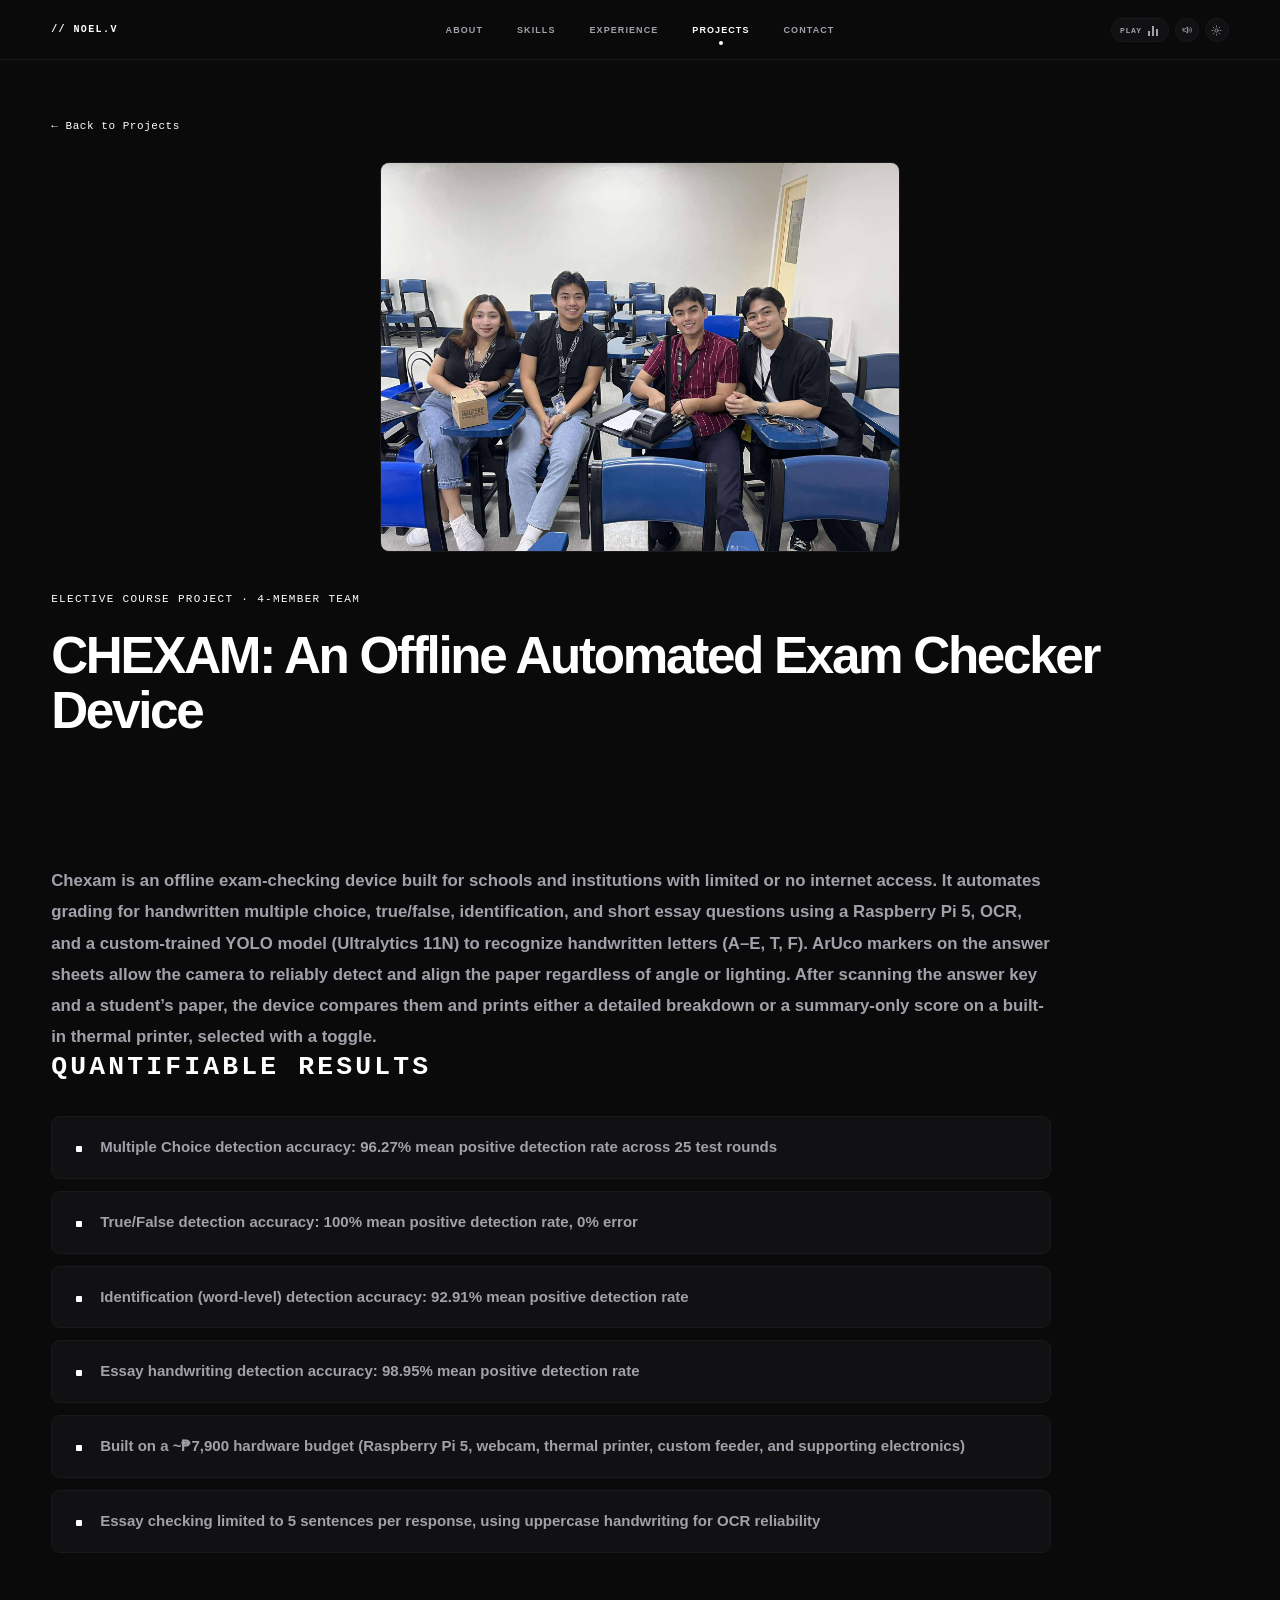
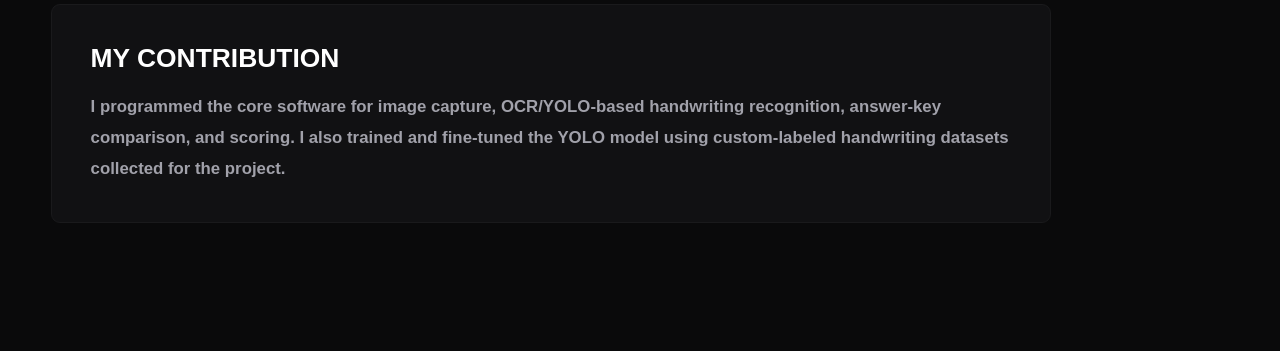
==== commit 2aa97bde: "updated portfolio with added music features and light mode color changes." ====
--- a/projects/chexam.html
+++ b/projects/chexam.html
@@ -20,8 +20,23 @@
           <a href="../index.html#contact">Contact</a>
         </div>
         <div class="theme-controls" aria-label="Theme controls">
-          <button class="icon-button" type="button" data-theme="light" aria-label="Use light theme"><svg viewBox="0 0 24 24"><circle cx="12" cy="12" r="3.5"/><path d="M12 2v2M12 20v2M4.93 4.93l1.42 1.42M17.65 17.65l1.42 1.42M2 12h2M20 12h2M4.93 19.07l1.42-1.42M17.65 6.35l1.42-1.42"/></svg></button>
-          <button class="icon-button" type="button" data-theme="dark" aria-label="Use dark theme"><svg viewBox="0 0 24 24"><path d="M20 15.2A8.6 8.6 0 0 1 8.8 4a8.6 8.6 0 1 0 11.2 11.2Z"/></svg></button>
+          <button class="topbar-music-toggle" id="topbar-music-toggle" type="button" aria-label="Play background music" aria-pressed="false">
+            <span class="topbar-music-label">Play</span>
+            <span class="topbar-equalizer" aria-hidden="true"><i></i><i></i><i></i></span>
+          </button>
+          <div class="topbar-volume">
+            <button class="topbar-volume-button" type="button" aria-label="Adjust music volume" aria-expanded="false" aria-controls="topbar-volume">
+              <svg viewBox="0 0 24 24" aria-hidden="true"><path d="M4 10v4h4l5 4V6L8 10H4Z"/><path d="M16 9.5a4 4 0 0 1 0 5M19 7a7 7 0 0 1 0 10"/></svg>
+            </button>
+            <label class="topbar-volume-panel">
+              <span class="sr-only">Music volume</span>
+              <input id="topbar-volume" type="range" min="0" max="1" step="0.01" value="0.3" aria-label="Music volume">
+            </label>
+          </div>
+          <button class="icon-button theme-toggle" type="button" data-theme-toggle aria-label="Switch to light theme" aria-pressed="false">
+            <svg class="theme-icon theme-icon-sun" viewBox="0 0 24 24" aria-hidden="true"><circle cx="12" cy="12" r="3.5"/><path d="M12 2v2M12 20v2M4.93 4.93l1.42 1.42M17.65 17.65l1.42 1.42M2 12h2M20 12h2M4.93 19.07l1.42-1.42M17.65 6.35l1.42-1.42"/></svg>
+            <svg class="theme-icon theme-icon-moon" viewBox="0 0 24 24" aria-hidden="true"><path d="M20 15.2A8.6 8.6 0 0 1 8.8 4a8.6 8.6 0 1 0 11.2 11.2Z"/></svg>
+          </button>
         </div>
       </nav>
     </header>
@@ -64,6 +79,15 @@
       </article>
     </main>
   </div>
+  <audio id="portfolio-audio" preload="metadata">
+    <source src="../assets/music/coolJazzLoops.mp3" type="audio/mpeg">
+  </audio>
+  <aside class="coffee-companion" id="coffee-companion">
+    <p class="coffee-message">Great music, eh? Have some coffee as well!</p>
+    <button class="coffee-button" type="button" aria-label="Show coffee message">
+      <img class="coffee-image" src="../assets/coffeeAnimation/coffeeMusicAnimation.png" alt="">
+    </button>
+  </aside>
   <script src="../script.js"></script>
 </body>
 </html>
--- a/style.css
+++ b/style.css
@@ -38,15 +38,20 @@
 }
 
 body.light-theme {
-  --page-bg: #f4f4f4;
-  --panel-bg: #ffffff;
+  --page-bg: #C2C9CC;
+  --panel-bg: #c0c5c7;
   --panel-image: #e9e9ec;
   --tag-bg: #ededf0;
+
   --accent: #2596be;
+  --accent-dark: #197A9D;
+
   --heading: #2596be;
   --body: #202024;
   --subtle: #5b5b63;
-  --border: #dddddf;
+
+  --border: #668A99;
+  --border-strong: #4C7184;
 }
 
 a { color: inherit; text-decoration: none; }
@@ -120,6 +125,38 @@
 .theme-controls { justify-self: end; display: flex; gap: 6px; }
 .icon-button { width: 24px; height: 24px; display: grid; place-items: center; border: 1px solid var(--border); border-radius: 50%; background: var(--panel-bg); color: var(--body); cursor: pointer; }
 .icon-button svg { width: 11px; height: 11px; }
+.topbar-music-toggle { min-height: 24px; padding: 0 8px; display: inline-flex; align-items: center; gap: 6px; border: 1px solid var(--border); border-radius: 999px; background: var(--panel-bg); color: var(--body); cursor: pointer; font-family: var(--font-mono); font-size: 8px; font-weight: 700; letter-spacing: .08em; text-transform: uppercase; transition: color .25s ease, border-color .25s ease, background .25s ease; }
+.topbar-music-toggle.is-playing { border-color: var(--accent); color: var(--heading); }
+.topbar-music-toggle.is-popping { animation: topbar-music-pop .38s cubic-bezier(.2, .9, .25, 1) both; }
+.topbar-equalizer { width: 12px; height: 12px; display: flex; align-items: end; gap: 2px; }
+.topbar-equalizer i { width: 2px; height: var(--topbar-bar-height); display: block; background: currentColor; }
+.topbar-equalizer i:nth-child(1) { --topbar-bar-height: 5px; }
+.topbar-equalizer i:nth-child(2) { --topbar-bar-height: 10px; }
+.topbar-equalizer i:nth-child(3) { --topbar-bar-height: 7px; }
+.topbar-music-toggle.is-playing .topbar-equalizer i { animation: topbar-equalizer .6s ease-in-out infinite alternate; }
+.topbar-music-toggle.is-playing .topbar-equalizer i:nth-child(2) { animation-delay: -.2s; }
+.topbar-music-toggle.is-playing .topbar-equalizer i:nth-child(3) { animation-delay: -.35s; }
+@keyframes topbar-music-pop { 0% { opacity: 0; transform: scale(.55); } 70% { opacity: 1; transform: scale(1.08); } 100% { opacity: 1; transform: scale(1); } }
+@keyframes topbar-equalizer { from { transform: scaleY(.45); } to { transform: scaleY(1); } }
+.topbar-volume { --volume-panel-width: 98px; width: 24px; height: 24px; display: flex; align-items: center; flex: 0 0 auto; overflow: hidden; border: 1px solid var(--border); border-radius: 999px; background: var(--panel-bg); color: var(--body); transition: width .28s cubic-bezier(.2, .8, .2, 1), border-color .25s ease, background .25s ease; }
+.topbar-volume-button { width: 22px; height: 22px; display: grid; place-items: center; flex: 0 0 22px; padding: 0; border: 0; border-radius: 50%; background: transparent; color: inherit; cursor: pointer; }
+.topbar-volume-button svg { width: 12px; height: 12px; }
+.topbar-volume-panel { display: flex; align-items: center; flex: 0 0 0; height: 100%; overflow: hidden; opacity: 0; pointer-events: none; transition: flex-basis .28s cubic-bezier(.2, .8, .2, 1), opacity .18s ease; }
+.topbar-volume-panel input { width: calc(var(--volume-panel-width) - 16px); min-width: calc(var(--volume-panel-width) - 16px); margin: 0 8px; }
+.topbar-volume:hover,
+.topbar-volume:focus-within,
+.topbar-volume.is-expanded { width: calc(24px + var(--volume-panel-width)); }
+.topbar-volume:hover .topbar-volume-panel,
+.topbar-volume:focus-within .topbar-volume-panel,
+.topbar-volume.is-expanded .topbar-volume-panel { flex-basis: var(--volume-panel-width); opacity: 1; pointer-events: auto; }
+.topbar-volume input,
+.music-volume input { width: 100%; accent-color: var(--accent); cursor: pointer; }
+.sr-only { position: absolute; width: 1px; height: 1px; padding: 0; margin: -1px; overflow: hidden; clip: rect(0, 0, 0, 0); white-space: nowrap; border: 0; }
+.theme-toggle { position: relative; overflow: hidden; }
+.theme-toggle .theme-icon { position: absolute; transition: opacity .3s ease, transform .3s ease; }
+.theme-icon-moon { opacity: 0; transform: rotate(-45deg) scale(.6); }
+body.light-theme .theme-icon-sun { opacity: 0; transform: rotate(45deg) scale(.6); }
+body.light-theme .theme-icon-moon { opacity: 1; transform: rotate(0) scale(1); }
 
 main { padding-top: 60px; }
 
@@ -181,12 +218,19 @@
 .hero-copy { align-self: center; padding-top: 4px; }
 .hero-copy h1 { margin: 0; color: var(--heading); font-size: clamp(3rem, 4.2vw, 5.25rem); font-weight: 400; letter-spacing: -.055em; line-height: 1.08; white-space: nowrap; animation: hero-heading-3d-flow 2.8s ease-in-out infinite; transform-origin: left center; }
 .hero-copy p { margin: clamp(14px, 1vw, 20px) 0 0; color: var(--body); font-size: clamp(1.05rem, 1.2vw, 1.35rem); font-weight: 600; line-height: 1.3; }
-.music-drawer { width: min(100%, 500px); margin-top: clamp(18px, 2vw, 28px); overflow: hidden; border: 1px solid var(--border); border-radius: 4px; background: var(--panel-bg); color: var(--body); }
-.music-toggle { width: 100%; min-height: 42px; padding: 11px 14px; display: flex; align-items: center; gap: 10px; border: 0; background: transparent; color: inherit; cursor: pointer; font-family: var(--font-mono); font-size: clamp(10px, .65vw, 12px); font-weight: 600; letter-spacing: .04em; text-align: left; }
+.hero-contact-links { display: flex; flex-wrap: wrap; align-items: center; gap: 7px; margin-top: 13px; color: var(--subtle); font-family: var(--font-mono); font-size: clamp(9px, .6vw, 11px); font-weight: 600; letter-spacing: .06em; text-transform: uppercase; }
+.hero-contact-links a[href] { transition: color .25s ease, text-shadow .25s ease; }
+.hero-contact-links a[href]:hover,
+.hero-contact-links a[href]:focus-visible { transform: none; box-shadow: none; color: var(--heading); text-shadow: 0 2px 8px rgba(255, 255, 255, .18); }
+body.light-theme .hero-contact-links a[href]:hover,
+body.light-theme .hero-contact-links a[href]:focus-visible { text-shadow: 0 2px 8px rgba(0, 0, 0, .18); }
+.music-drawer { width: fit-content; max-width: 100%; margin-top: clamp(18px, 2vw, 28px); overflow: hidden; border: 1px solid var(--border); border-radius: 4px; background: var(--panel-bg); color: var(--body); }
+.music-toggle { max-width: 100%; min-height: 42px; padding: 11px 14px; display: flex; align-items: center; gap: 10px; border: 0; background: transparent; color: inherit; cursor: pointer; font-family: var(--font-mono); font-size: clamp(10px, .65vw, 12px); font-weight: 600; letter-spacing: .04em; text-align: left; }
 .music-toggle > span:first-child { color: var(--accent); font-size: 15px; line-height: 1; }
 .music-toggle-text { line-height: 1.45; }
 .music-panel { max-height: 0; overflow: hidden; opacity: 0; transform: translateY(-10px); transition: max-height .4s ease, opacity .3s ease, transform .4s ease, padding .4s ease; }
-.music-drawer.is-expanded { border-color: #303036; box-shadow: 0 18px 36px rgba(0, 0, 0, .2); }
+.music-drawer.is-expanded { width: min(100%, 500px); border-color: #303036; box-shadow: 0 18px 36px rgba(0, 0, 0, .2); }
+.music-drawer.is-expanded .music-toggle { width: 100%; }
 .music-drawer.is-expanded .music-panel { max-height: 320px; padding: 14px; opacity: 1; transform: none; }
 .music-now-playing { display: flex; align-items: center; justify-content: space-between; gap: 16px; }
 .music-eyebrow, .music-now-playing strong, .music-now-playing small { display: block; }
@@ -211,11 +255,25 @@
 .music-control { min-width: 72px; padding: 0 12px; }
 .music-control:disabled { cursor: wait; opacity: .65; }
 .music-collapse { width: 30px; padding: 0; color: var(--body); }
+.music-volume { margin-top: 12px; display: grid; grid-template-columns: auto minmax(0, 1fr) auto; align-items: center; gap: 9px; color: var(--subtle); font-family: var(--font-mono); font-size: 9px; font-weight: 600; letter-spacing: .07em; text-transform: uppercase; }
+.music-volume output { min-width: 30px; color: var(--body); text-align: right; }
 .music-status { min-height: 16px; margin: 9px 0 7px; color: var(--subtle); font-size: 10px; font-weight: 600; line-height: 1.5; }
-.spotify-embed-shell { min-height: 80px; overflow: hidden; border-radius: 4px; }
-#spotify-embed iframe { display: block; width: 100%; border: 0; border-radius: 4px; }
-.music-fallback { display: inline-flex; margin-top: 8px; color: var(--accent); font-family: var(--font-mono); font-size: 9px; letter-spacing: .04em; }
-.music-drawer.has-error .spotify-embed-shell { display: none; }
+.coffee-companion { position: fixed; z-index: 15; right: 30px; bottom: 26px; width: 160px; visibility: hidden; opacity: 0; pointer-events: none; transform: scale(0); transform-origin: bottom right; }
+.coffee-companion.is-visible { visibility: visible; opacity: 1; transform: scale(1); animation: coffee-enter .5s cubic-bezier(.2, .9, .25, 1) both; }
+.coffee-companion.is-exiting { visibility: visible; animation: coffee-exit .38s cubic-bezier(.4, 0, .8, .2) both; }
+.coffee-button { width: 100%; display: block; padding: 0; border: 0; background: transparent; color: inherit; cursor: pointer; pointer-events: auto; }
+.coffee-button:focus-visible { outline: 2px solid var(--accent); outline-offset: 3px; }
+.coffee-image { width: 100%; height: auto; display: block; image-rendering: pixelated; image-rendering: crisp-edges; }
+.coffee-companion.is-grooving .coffee-image { animation: coffee-groove 3.2s ease-in-out infinite; transform-origin: bottom center; }
+.coffee-message { position: absolute; right: 106px; bottom: 82px; width: min(240px, calc(100vw - 220px)); margin: 0; padding: 9px 11px; border: 1px solid var(--border); border-radius: 5px; background: var(--panel-bg); color: var(--body); box-shadow: 0 12px 28px rgba(0, 0, 0, .16); font-family: var(--font-mono); font-size: 9px; font-weight: 600; line-height: 1.55; letter-spacing: .02em; opacity: 0; transform: translateY(6px) scale(.94); transform-origin: bottom right; }
+.coffee-message::after { content: ""; position: absolute; right: 15px; bottom: -6px; width: 10px; height: 10px; border-right: 1px solid var(--border); border-bottom: 1px solid var(--border); background: var(--panel-bg); transform: rotate(45deg); }
+.coffee-companion.is-message-visible .coffee-message { animation: coffee-message-in .22s ease-out both; }
+.coffee-companion.is-message-hiding .coffee-message { animation: coffee-message-out .22s ease-in both; }
+@keyframes coffee-enter { 0% { opacity: 0; transform: scale(0); } 70% { opacity: 1; transform: scale(1.15); } 88% { transform: scale(.95); } 100% { opacity: 1; transform: scale(1); } }
+@keyframes coffee-exit { 0% { opacity: 1; transform: scale(1); } 45% { transform: scale(1.12); } 100% { opacity: 0; transform: scale(0); } }
+@keyframes coffee-groove { 0%, 100% { transform: rotate(0); } 25% { transform: rotate(-4deg); } 50% { transform: rotate(0); } 75% { transform: rotate(4deg); } }
+@keyframes coffee-message-in { from { opacity: 0; transform: translateY(6px) scale(.94); } to { opacity: 1; transform: none; } }
+@keyframes coffee-message-out { from { opacity: 1; transform: none; } to { opacity: 0; transform: translateY(4px) scale(.96); } }
 .hero-actions { width: 100%; margin: clamp(60px, 5vw, 100px) 0 0; display: flex; justify-content: flex-end; gap: 14px; }
 
 .button { min-width: clamp(150px, 11vw, 200px); height: clamp(40px, 3.2vw, 52px); padding: 0 clamp(18px, 1.5vw, 28px); display: inline-flex; align-items: center; justify-content: center; border: 1px solid var(--accent); border-radius: 1px; font-family: var(--font-mono); font-size: clamp(9px, .58vw, 11px); font-weight: 700; letter-spacing: .1em; text-transform: uppercase; }
@@ -333,6 +391,34 @@
     transition: none;
   }
 
+  .theme-toggle .theme-icon {
+    transition: none;
+  }
+
+  .topbar-music-toggle.is-popping,
+  .topbar-music-toggle.is-playing .topbar-equalizer i {
+    animation: none;
+  }
+
+  .topbar-volume,
+  .topbar-volume-panel {
+    transition: none;
+  }
+
+  .coffee-companion,
+  .coffee-companion.is-visible,
+  .coffee-companion.is-exiting,
+  .coffee-companion.is-grooving .coffee-image,
+  .coffee-companion.is-message-visible .coffee-message,
+  .coffee-companion.is-message-hiding .coffee-message {
+    animation: none;
+  }
+
+  .coffee-companion.is-visible { opacity: 1; transform: none; }
+  .coffee-companion.is-exiting { opacity: 0; transform: none; }
+  .coffee-companion.is-message-visible .coffee-message { opacity: 1; transform: none; }
+  .coffee-companion.is-message-hiding .coffee-message { opacity: 0; transform: none; }
+
   .music-panel,
   .music-drawer.is-expanded .music-panel {
     transition: none;
@@ -351,6 +437,8 @@
   }
 }
 .lead-copy { max-width: 790px; margin: 0; font-size: clamp(1.05rem, 1.15vw, 1.35rem); font-weight: 600; line-height: 1.9; }
+.lead-copy > p { margin: 0; }
+.lead-copy > p + p { margin-top: 1.35em; }
 
 .text-section { min-height: 540px; }
 .text-section .section-heading { margin-bottom: 43px; }
@@ -459,12 +547,16 @@
   .nav-links { grid-column: 1 / -1; grid-row: 2; width: 100%; justify-content: space-between; gap: 8px; order: 3; }
   .nav-links a { font-size: 7px; line-height: 38px; }
   .nav-links a.active::after { bottom: 5px; }
+  .topbar-volume { --volume-panel-width: 76px; }
   .hero { min-height: 700px; padding: 95px 24px 65px; }
   .hero-content { grid-template-columns: 1fr; justify-items: center; gap: 35px; }
   .portrait-frame { width: 210px; height: 300px; }
   .hello-note { right: -40px; }
+  .coffee-companion { right: 14px; bottom: 14px; width: 118px; }
+  .coffee-message { right: 76px; bottom: 60px; width: min(210px, calc(100vw - 148px)); font-size: 8px; }
   .hero-copy { width: 100%; text-align: center; }
   .hero-copy h1 { font-size: clamp(34px, 12vw, 48px); white-space: normal; }
+  .hero-contact-links { justify-content: center; }
   .music-drawer { margin-inline: auto; text-align: left; }
   .music-drawer.is-expanded .music-panel { max-height: 360px; }
   .hero-actions { margin-top: 42px; justify-content: center; flex-wrap: wrap; }
